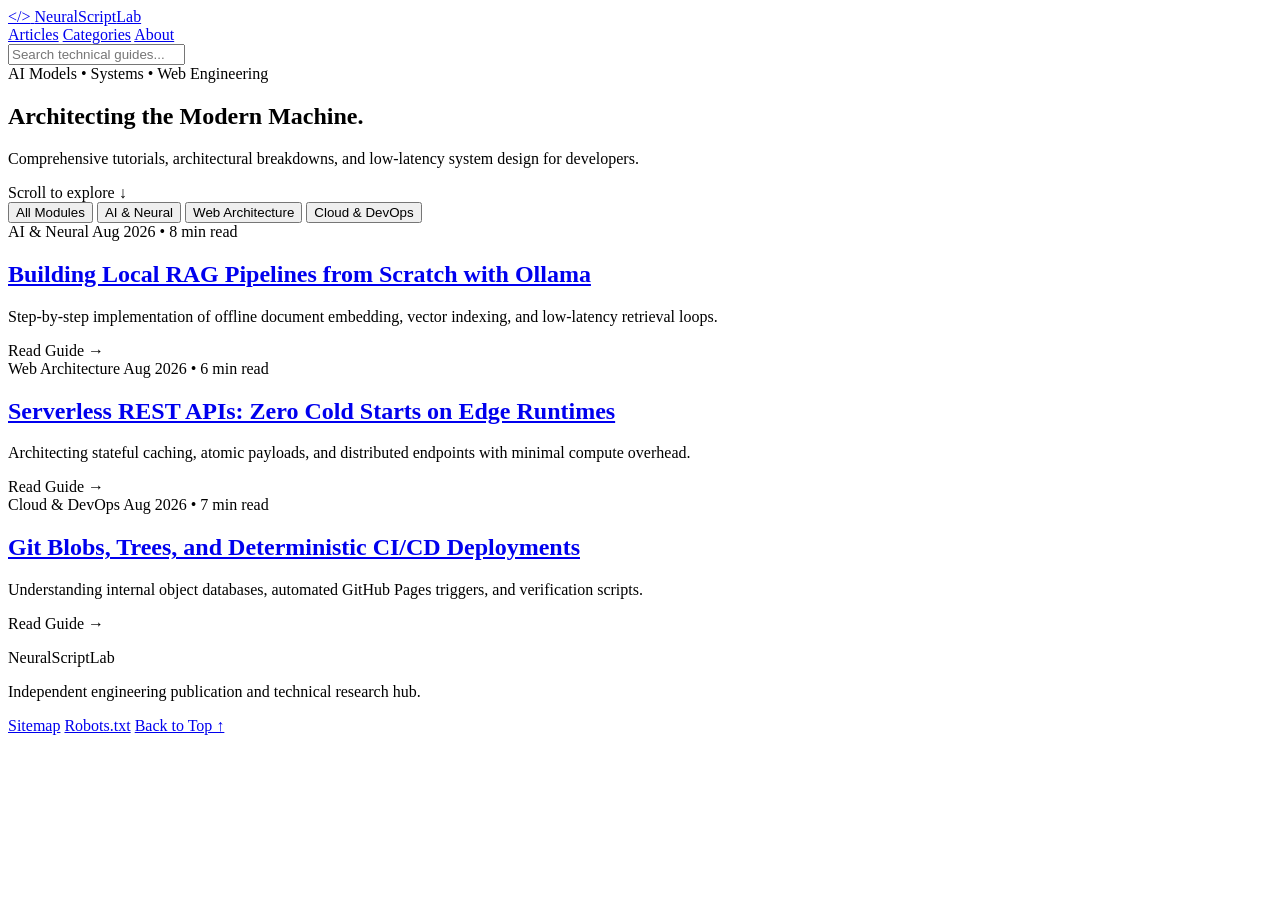
==== index.html @ 19261eb0 "Create index.html" ====
<!DOCTYPE html>
<html lang="en">
<head>
  <meta charset="UTF-8">
  <meta name="viewport" content="width=device-width, initial-scale=1.0">
  <title>NeuralScriptLab — Engineering, AI & Modern Web</title>
  <meta name="description" content="Technical deep-dives into Artificial Intelligence, local LLMs, full-stack systems, and serverless engineering.">
  <link rel="canonical" href="https://neuralscriptlab.github.io/">

  <!-- Open Graph / Twitter -->
  <meta property="og:type" content="website">
  <meta property="og:url" content="https://neuralscriptlab.github.io/">
  <meta property="og:title" content="NeuralScriptLab — Engineering, AI & Modern Web">
  <meta property="og:description" content="Deep dives into AI, local models, and production system design.">
  <meta property="og:image" content="https://neuralscriptlab.github.io/assets/images/og-card.png">
  <meta name="twitter:card" content="summary_large_image">

  <!-- Schema.org JSON-LD -->
  <script type="application/ld+json">
  {
    "@context": "https://schema.org",
    "@type": "WebSite",
    "name": "NeuralScriptLab",
    "url": "https://neuralscriptlab.github.io/",
    "potentialAction": {
      "@type": "SearchAction",
      "target": "https://neuralscriptlab.github.io/?q={search_term_string}",
      "query-input": "required name=search_term_string"
    }
  }
  </script>

  <link rel="stylesheet" href="style.css">
</head>
<body>

  <!-- Multi-Layer 3D Background Scene -->
  <div class="scene-container" aria-hidden="true">
    <div class="layer layer-bg" id="layerBg"></div>
    <div class="layer layer-mid" id="layerMid"></div>
    <div class="layer layer-fore" id="layerFore"></div>
    <div class="depth-overlay"></div>
  </div>

  <!-- Header Navigation -->
  <header class="site-header">
    <div class="nav-container">
      <a href="/" class="brand-logo">
        <span class="logo-symbol">&lt;/&gt;</span>
        <span class="logo-text">NeuralScript<span class="logo-highlight">Lab</span></span>
      </a>

      <nav class="nav-links">
        <a href="#articles" class="nav-item">Articles</a>
        <a href="#categories" class="nav-item">Categories</a>
        <a href="#about" class="nav-item">About</a>
      </nav>

      <div class="search-box">
        <input type="text" id="searchInput" placeholder="Search technical guides..." autocomplete="off">
      </div>
    </div>
  </header>

  <!-- Hero Section -->
  <main class="main-layout">
    <section class="hero-section">
      <div class="badge-pill">AI Models • Systems • Web Engineering</div>
      <h1 class="hero-title">Architecting the Modern Machine.</h1>
      <p class="hero-description">
        Comprehensive tutorials, architectural breakdowns, and low-latency system design for developers.
      </p>
      <div class="scroll-cue">
        <span>Scroll to explore</span>
        <span class="bounce-arrow">↓</span>
      </div>
    </section>

    <!-- Category Pills -->
    <section class="category-strip" id="categories">
      <button class="cat-pill active" data-filter="all">All Modules</button>
      <button class="cat-pill" data-filter="ai">AI & Neural</button>
      <button class="cat-pill" data-filter="web">Web Architecture</button>
      <button class="cat-pill" data-filter="cloud">Cloud & DevOps</button>
    </section>

    <!-- Articles Grid -->
    <section class="feed-grid" id="articles">
      <article class="article-card" data-category="ai">
        <div class="card-meta">
          <span class="card-tag">AI & Neural</span>
          <span class="card-date">Aug 2026 • 8 min read</span>
        </div>
        <h2 class="card-title"><a href="articles/building-local-rag-pipeline.html">Building Local RAG Pipelines from Scratch with Ollama</a></h2>
        <p class="card-summary">
          Step-by-step implementation of offline document embedding, vector indexing, and low-latency retrieval loops.
        </p>
        <div class="card-footer">
          <span class="read-more">Read Guide →</span>
        </div>
      </article>

      <article class="article-card" data-category="web">
        <div class="card-meta">
          <span class="card-tag">Web Architecture</span>
          <span class="card-date">Aug 2026 • 6 min read</span>
        </div>
        <h2 class="card-title"><a href="articles/high-throughput-serverless-apis.html">Serverless REST APIs: Zero Cold Starts on Edge Runtimes</a></h2>
        <p class="card-summary">
          Architecting stateful caching, atomic payloads, and distributed endpoints with minimal compute overhead.
        </p>
        <div class="card-footer">
          <span class="read-more">Read Guide →</span>
        </div>
      </article>

      <article class="article-card" data-category="cloud">
        <div class="card-meta">
          <span class="card-tag">Cloud & DevOps</span>
          <span class="card-date">Aug 2026 • 7 min read</span>
        </div>
        <h2 class="card-title"><a href="articles/git-internals-and-automated-actions.html">Git Blobs, Trees, and Deterministic CI/CD Deployments</a></h2>
        <p class="card-summary">
          Understanding internal object databases, automated GitHub Pages triggers, and verification scripts.
        </p>
        <div class="card-footer">
          <span class="read-more">Read Guide →</span>
        </div>
      </article>
    </section>
  </main>

  <!-- Footer -->
  <footer class="site-footer" id="about">
    <div class="footer-container">
      <div class="footer-left">
        <p class="footer-brand">NeuralScriptLab</p>
        <p class="footer-desc">Independent engineering publication and technical research hub.</p>
      </div>
      <div class="footer-links">
        <a href="sitemap.xml">Sitemap</a>
        <a href="robots.txt">Robots.txt</a>
        <a href="#top">Back to Top ↑</a>
      </div>
    </div>
  </footer>

  <script src="script.js"></script>
</body>
</html>
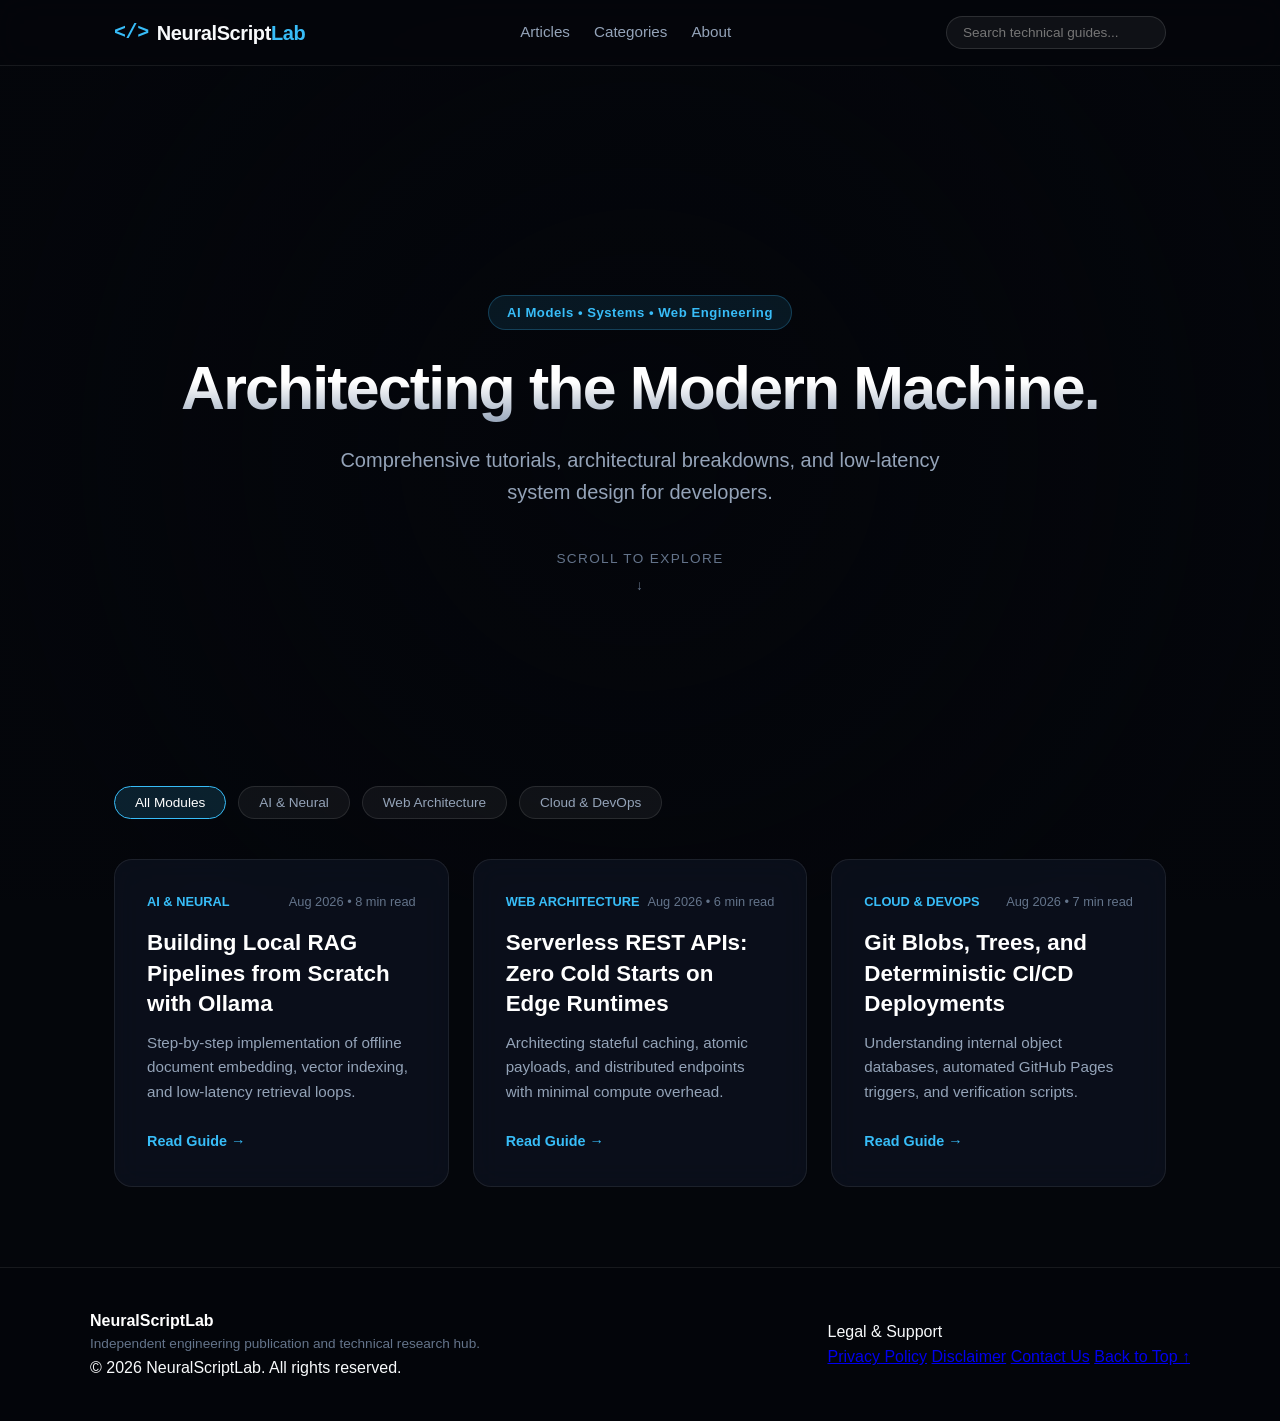
==== commit 5bc04127: "Update index.html" ====
--- a/index.html
+++ b/index.html
@@ -32,7 +32,7 @@
 
   <link rel="stylesheet" href="style.css">
 </head>
-<body>
+<body id="top">
 
   <!-- Multi-Layer 3D Background Scene -->
   <div class="scene-container" aria-hidden="true">
@@ -53,7 +53,7 @@
       <nav class="nav-links">
         <a href="#articles" class="nav-item">Articles</a>
         <a href="#categories" class="nav-item">Categories</a>
-        <a href="#about" class="nav-item">About</a>
+        <a href="about.html" class="nav-item">About</a>
       </nav>
 
       <div class="search-box">
@@ -130,17 +130,24 @@
     </section>
   </main>
 
-  <!-- Footer -->
-  <footer class="site-footer" id="about">
+  <!-- Site Footer -->
+  <footer class="site-footer">
     <div class="footer-container">
       <div class="footer-left">
         <p class="footer-brand">NeuralScriptLab</p>
         <p class="footer-desc">Independent engineering publication and technical research hub.</p>
+        <p class="footer-copy">© 2026 NeuralScriptLab. All rights reserved.</p>
       </div>
-      <div class="footer-links">
-        <a href="sitemap.xml">Sitemap</a>
-        <a href="robots.txt">Robots.txt</a>
-        <a href="#top">Back to Top ↑</a>
+
+      <!-- Vertical Legal & Support Column -->
+      <div class="footer-right">
+        <p class="footer-col-title">Legal & Support</p>
+        <nav class="footer-vertical-links">
+          <a href="privacy-policy.html">Privacy Policy</a>
+          <a href="disclaimer.html">Disclaimer</a>
+          <a href="contact.html">Contact Us</a>
+          <a href="#top" class="back-top">Back to Top ↑</a>
+        </nav>
       </div>
     </div>
   </footer>
--- a/style.css
+++ b/style.css
@@ -0,0 +1,419 @@
+/* ==========================================================
+   NEURALSCRIPTLAB - CORE STYLESHEET (style.css)
+   ========================================================== */
+
+* {
+  margin: 0;
+  padding: 0;
+  box-sizing: border-box;
+}
+
+:root {
+  --bg-dark: #04060b;
+  --panel-bg: rgba(13, 19, 33, 0.72);
+  --border-glow: rgba(56, 189, 248, 0.25);
+  --border-subtle: rgba(255, 255, 255, 0.08);
+  --text-primary: #f8fafc;
+  --text-secondary: #94a3b8;
+  --text-muted: #64748b;
+  --accent-cyan: #38bdf8;
+  --accent-blue: #0284c7;
+}
+
+html {
+  scroll-behavior: smooth;
+}
+
+body {
+  background-color: var(--bg-dark);
+  color: var(--text-primary);
+  font-family: -apple-system, BlinkMacSystemFont, "Segoe UI", Roboto, "Helvetica Neue", Arial, sans-serif;
+  overflow-x: hidden;
+  line-height: 1.6;
+}
+
+/* ==========================================================
+   3D MULTI-LAYER SCENE VIEWPORT
+   ========================================================== */
+
+.scene-container {
+  position: fixed;
+  top: 0;
+  left: 0;
+  width: 100vw;
+  height: 100vh;
+  z-index: -1;
+  perspective: 1200px;
+  overflow: hidden;
+  pointer-events: none;
+}
+
+.layer {
+  position: absolute;
+  top: -10%;
+  left: -10%;
+  width: 120%;
+  height: 120%;
+  background-position: center;
+  background-repeat: no-repeat;
+  background-size: cover;
+  will-change: transform, opacity;
+}
+
+/* Layer 1: Background (Deep Stars/Abstract Grid) */
+.layer-bg {
+  background-image: url('https://images.unsplash.com/photo-1506703719100-a0f3a48c0f86?q=80&w=1920&auto=format&fit=crop');
+  opacity: 0.65;
+}
+
+/* Layer 2: Midground (Core Floating Artwork/Network) */
+.layer-mid {
+  background-image: url('https://images.unsplash.com/photo-1618005182384-a83a8bd57fbe?q=80&w=1920&auto=format&fit=crop');
+  mix-blend-mode: screen;
+  opacity: 0.8;
+}
+
+/* Layer 3: Foreground (Bokeh / Floating Tech Dust) */
+.layer-fore {
+  background-image: url('https://images.unsplash.com/photo-1534447677768-be436bb09401?q=80&w=1920&auto=format&fit=crop');
+  mix-blend-mode: screen;
+  opacity: 0.35;
+}
+
+.depth-overlay {
+  position: absolute;
+  top: 0;
+  left: 0;
+  width: 100%;
+  height: 100%;
+  background: radial-gradient(circle at 50% 50%, rgba(4, 6, 11, 0.25) 0%, rgba(4, 6, 11, 0.95) 85%);
+}
+
+/* ==========================================================
+   NAVIGATION
+   ========================================================== */
+
+.site-header {
+  position: sticky;
+  top: 0;
+  z-index: 100;
+  backdrop-filter: blur(14px);
+  -webkit-backdrop-filter: blur(14px);
+  background: rgba(4, 6, 11, 0.75);
+  border-bottom: 1px solid var(--border-subtle);
+}
+
+.nav-container {
+  max-width: 1100px;
+  margin: 0 auto;
+  padding: 16px 24px;
+  display: flex;
+  align-items: center;
+  justify-content: space-between;
+  gap: 20px;
+}
+
+.brand-logo {
+  display: flex;
+  align-items: center;
+  gap: 8px;
+  text-decoration: none;
+  color: var(--text-primary);
+  font-weight: 800;
+  font-size: 1.25rem;
+  letter-spacing: -0.02em;
+}
+
+.logo-symbol {
+  color: var(--accent-cyan);
+  font-family: monospace;
+}
+
+.logo-highlight {
+  color: var(--accent-cyan);
+}
+
+.nav-links {
+  display: flex;
+  gap: 24px;
+}
+
+.nav-item {
+  color: var(--text-secondary);
+  text-decoration: none;
+  font-size: 0.95rem;
+  font-weight: 500;
+  transition: color 0.2s ease;
+}
+
+.nav-item:hover {
+  color: var(--accent-cyan);
+}
+
+.search-box input {
+  background: rgba(255, 255, 255, 0.05);
+  border: 1px solid rgba(255, 255, 255, 0.12);
+  padding: 8px 16px;
+  border-radius: 9999px;
+  color: #ffffff;
+  font-size: 0.85rem;
+  outline: none;
+  width: 220px;
+  transition: all 0.2s ease;
+}
+
+.search-box input:focus {
+  border-color: var(--accent-cyan);
+  background: rgba(255, 255, 255, 0.08);
+  width: 260px;
+}
+
+/* ==========================================================
+   HERO SECTION
+   ========================================================== */
+
+.main-layout {
+  max-width: 1100px;
+  margin: 0 auto;
+  padding: 0 24px 80px;
+  position: relative;
+  z-index: 1;
+}
+
+.hero-section {
+  min-height: 80vh;
+  display: flex;
+  flex-direction: column;
+  justify-content: center;
+  align-items: center;
+  text-align: center;
+  padding-top: 40px;
+}
+
+.badge-pill {
+  background: rgba(56, 189, 248, 0.1);
+  color: var(--accent-cyan);
+  border: 1px solid var(--border-glow);
+  padding: 6px 18px;
+  border-radius: 9999px;
+  font-size: 0.82rem;
+  font-weight: 600;
+  letter-spacing: 0.04em;
+  margin-bottom: 24px;
+}
+
+.hero-title {
+  font-size: 3.8rem;
+  font-weight: 800;
+  letter-spacing: -0.03em;
+  line-height: 1.15;
+  margin-bottom: 20px;
+  background: linear-gradient(180deg, #ffffff 40%, #94a3b8 100%);
+  -webkit-background-clip: text;
+  -webkit-text-fill-color: transparent;
+}
+
+.hero-description {
+  color: var(--text-secondary);
+  font-size: 1.25rem;
+  max-width: 620px;
+  margin-bottom: 40px;
+}
+
+.scroll-cue {
+  display: flex;
+  flex-direction: column;
+  align-items: center;
+  gap: 6px;
+  color: var(--text-muted);
+  font-size: 0.85rem;
+  text-transform: uppercase;
+  letter-spacing: 0.1em;
+}
+
+.bounce-arrow {
+  animation: bounce 2s infinite;
+}
+
+@keyframes bounce {
+  0%, 20%, 50%, 80%, 100% { transform: translateY(0); }
+  40% { transform: translateY(-6px); }
+  60% { transform: translateY(-3px); }
+}
+
+/* ==========================================================
+   CATEGORY STRIP
+   ========================================================== */
+
+.category-strip {
+  display: flex;
+  gap: 12px;
+  margin-bottom: 40px;
+  flex-wrap: wrap;
+}
+
+.cat-pill {
+  background: rgba(255, 255, 255, 0.05);
+  border: 1px solid rgba(255, 255, 255, 0.1);
+  color: var(--text-secondary);
+  padding: 8px 20px;
+  border-radius: 9999px;
+  font-size: 0.85rem;
+  cursor: pointer;
+  transition: all 0.2s ease;
+}
+
+.cat-pill.active,
+.cat-pill:hover {
+  background: rgba(56, 189, 248, 0.15);
+  border-color: var(--accent-cyan);
+  color: #ffffff;
+}
+
+/* ==========================================================
+   ARTICLES FEED (GLASSMORPHIC CARDS)
+   ========================================================== */
+
+.feed-grid {
+  display: grid;
+  grid-template-columns: repeat(auto-fit, minmax(320px, 1fr));
+  gap: 24px;
+}
+
+.article-card {
+  background: var(--panel-bg);
+  border: 1px solid var(--border-subtle);
+  border-radius: 18px;
+  padding: 32px;
+  display: flex;
+  flex-direction: column;
+  backdrop-filter: blur(14px);
+  -webkit-backdrop-filter: blur(14px);
+  transition: transform 0.2s ease, border-color 0.2s ease, box-shadow 0.2s ease;
+}
+
+.article-card:hover {
+  transform: translateY(-4px);
+  border-color: var(--border-glow);
+  box-shadow: 0 16px 32px rgba(0, 0, 0, 0.4);
+}
+
+.card-meta {
+  display: flex;
+  justify-content: space-between;
+  align-items: center;
+  margin-bottom: 16px;
+  font-size: 0.8rem;
+}
+
+.card-tag {
+  color: var(--accent-cyan);
+  font-weight: 600;
+  text-transform: uppercase;
+}
+
+.card-date {
+  color: var(--text-muted);
+}
+
+.card-title a {
+  color: #ffffff;
+  text-decoration: none;
+  font-size: 1.4rem;
+  line-height: 1.35;
+  font-weight: 700;
+  display: inline-block;
+  margin-bottom: 12px;
+  transition: color 0.2s ease;
+}
+
+.card-title a:hover {
+  color: var(--accent-cyan);
+}
+
+.card-summary {
+  color: var(--text-secondary);
+  font-size: 0.95rem;
+  margin-bottom: 24px;
+  flex-grow: 1;
+}
+
+.card-footer {
+  margin-top: auto;
+}
+
+.read-more {
+  color: var(--accent-cyan);
+  font-weight: 600;
+  font-size: 0.9rem;
+}
+
+/* ==========================================================
+   FOOTER
+   ========================================================== */
+
+.site-footer {
+  border-top: 1px solid var(--border-subtle);
+  background: rgba(4, 6, 11, 0.9);
+  padding: 40px 24px;
+  position: relative;
+  z-index: 1;
+}
+
+.footer-container {
+  max-width: 1100px;
+  margin: 0 auto;
+  display: flex;
+  justify-content: space-between;
+  align-items: center;
+  flex-wrap: wrap;
+  gap: 20px;
+}
+
+.footer-brand {
+  font-weight: 700;
+  color: #ffffff;
+}
+
+.footer-desc {
+  color: var(--text-muted);
+  font-size: 0.85rem;
+}
+
+.footer-links {
+  display: flex;
+  gap: 20px;
+}
+
+.footer-links a {
+  color: var(--text-secondary);
+  text-decoration: none;
+  font-size: 0.85rem;
+  transition: color 0.2s ease;
+}
+
+.footer-links a:hover {
+  color: var(--accent-cyan);
+}
+
+/* ==========================================================
+   RESPONSIVENESS (MOBILE & TABLETS)
+   ========================================================== */
+
+@media (max-width: 768px) {
+  .hero-title {
+    font-size: 2.5rem;
+  }
+  
+  .nav-links {
+    display: none;
+  }
+  
+  .search-box input {
+    width: 100%;
+  }
+
+  .feed-grid {
+    grid-template-columns: 1fr;
+  }
+}
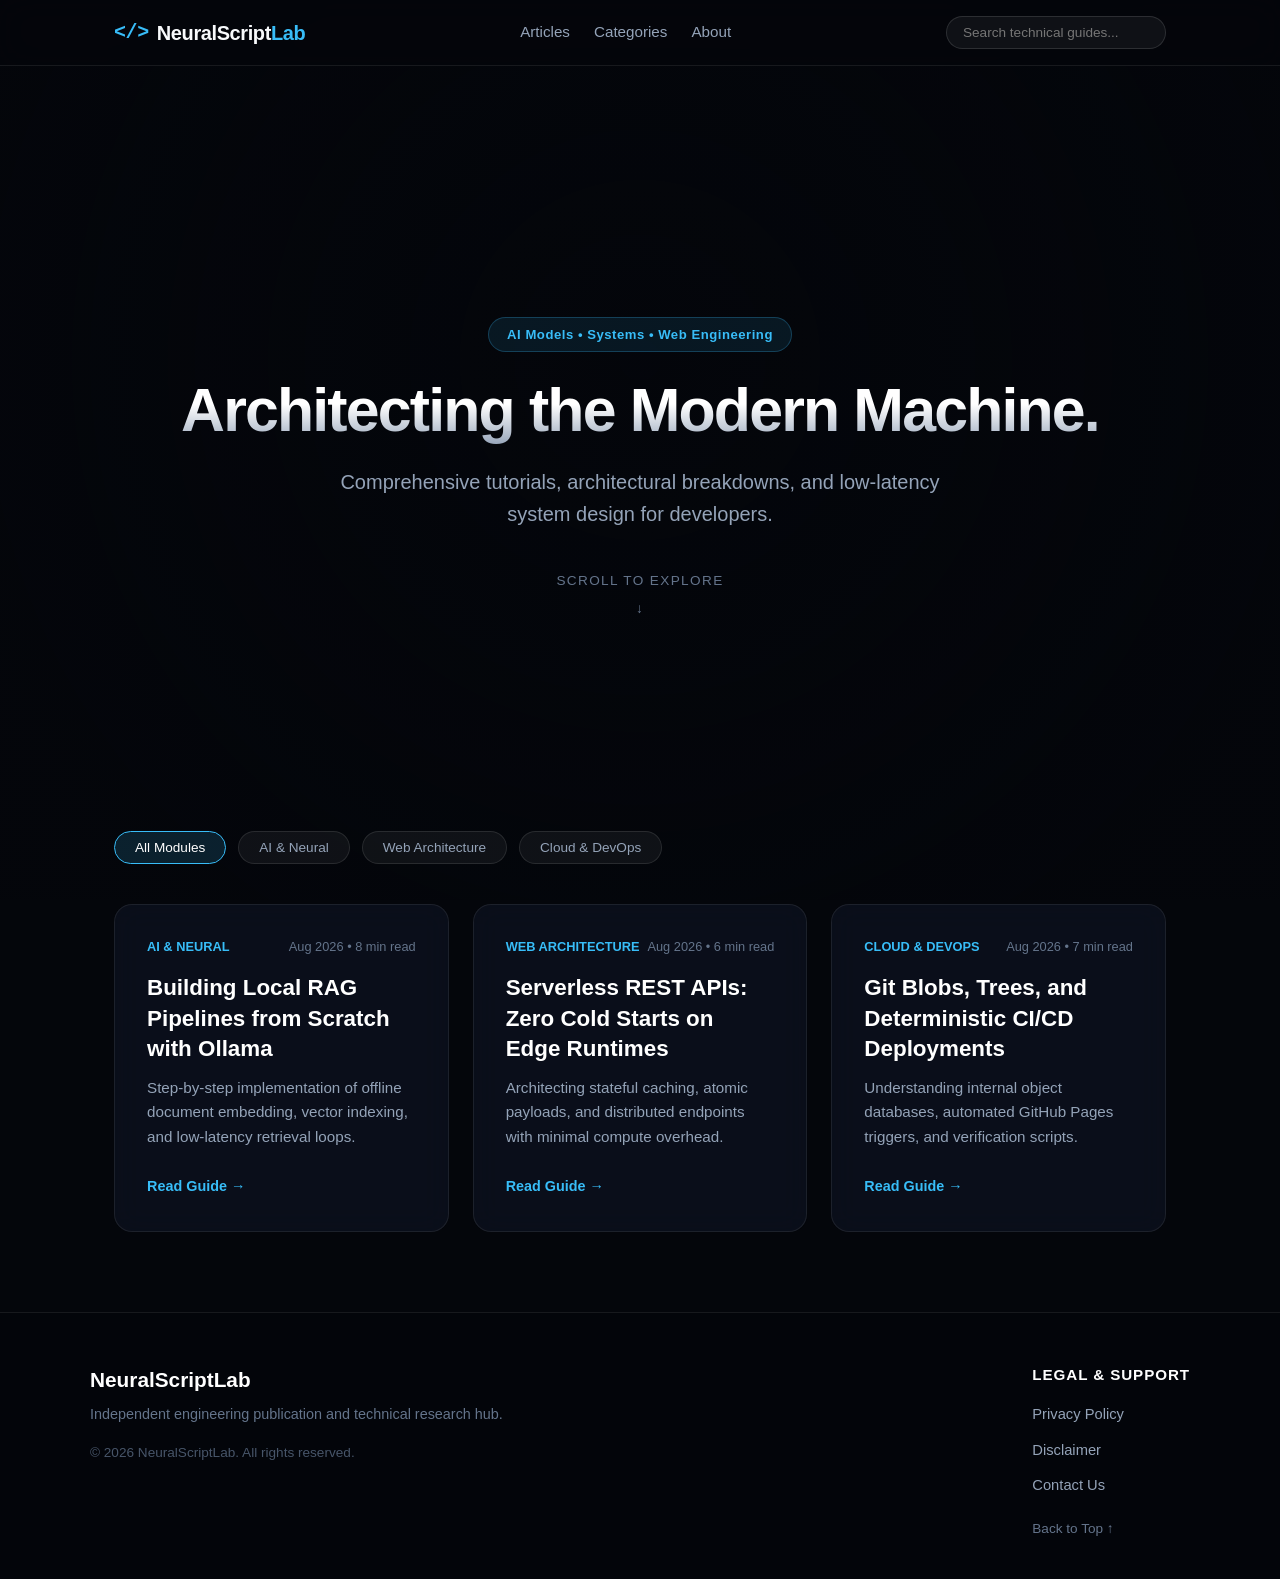
==== commit 60163103: "Update index.html" ====
--- a/index.html
+++ b/index.html
@@ -7,15 +7,13 @@
   <meta name="description" content="Technical deep-dives into Artificial Intelligence, local LLMs, full-stack systems, and serverless engineering.">
   <link rel="canonical" href="https://neuralscriptlab.github.io/">
 
-  <!-- Open Graph / Twitter -->
   <meta property="og:type" content="website">
   <meta property="og:url" content="https://neuralscriptlab.github.io/">
   <meta property="og:title" content="NeuralScriptLab — Engineering, AI & Modern Web">
   <meta property="og:description" content="Deep dives into AI, local models, and production system design.">
-  <meta property="og:image" content="https://neuralscriptlab.github.io/assets/images/og-card.png">
+  <meta property="og:image" content="https://i.ibb.co/mrdgyKr2/file-000000002944821180a5962eb6aea0ef.png">
   <meta name="twitter:card" content="summary_large_image">
 
-  <!-- Schema.org JSON-LD -->
   <script type="application/ld+json">
   {
     "@context": "https://schema.org",
@@ -34,7 +32,6 @@
 </head>
 <body id="top">
 
-  <!-- Multi-Layer 3D Background Scene -->
   <div class="scene-container" aria-hidden="true">
     <div class="layer layer-bg" id="layerBg"></div>
     <div class="layer layer-mid" id="layerMid"></div>
@@ -42,7 +39,6 @@
     <div class="depth-overlay"></div>
   </div>
 
-  <!-- Header Navigation -->
   <header class="site-header">
     <div class="nav-container">
       <a href="/" class="brand-logo">
@@ -62,7 +58,6 @@
     </div>
   </header>
 
-  <!-- Hero Section -->
   <main class="main-layout">
     <section class="hero-section">
       <div class="badge-pill">AI Models • Systems • Web Engineering</div>
@@ -76,7 +71,6 @@
       </div>
     </section>
 
-    <!-- Category Pills -->
     <section class="category-strip" id="categories">
       <button class="cat-pill active" data-filter="all">All Modules</button>
       <button class="cat-pill" data-filter="ai">AI & Neural</button>
@@ -84,7 +78,6 @@
       <button class="cat-pill" data-filter="cloud">Cloud & DevOps</button>
     </section>
 
-    <!-- Articles Grid -->
     <section class="feed-grid" id="articles">
       <article class="article-card" data-category="ai">
         <div class="card-meta">
@@ -130,7 +123,6 @@
     </section>
   </main>
 
-  <!-- Site Footer -->
   <footer class="site-footer">
     <div class="footer-container">
       <div class="footer-left">
@@ -139,7 +131,6 @@
         <p class="footer-copy">© 2026 NeuralScriptLab. All rights reserved.</p>
       </div>
 
-      <!-- Vertical Legal & Support Column -->
       <div class="footer-right">
         <p class="footer-col-title">Legal & Support</p>
         <nav class="footer-vertical-links">
--- a/style.css
+++ b/style.css
@@ -1,5 +1,5 @@
 /* ==========================================================
-   NEURALSCRIPTLAB - CORE STYLESHEET (style.css)
+   NEURALSCRIPTLAB - COMPLETE CORE STYLESHEET (style.css)
    ========================================================== */
 
 * {
@@ -60,24 +60,25 @@
   will-change: transform, opacity;
 }
 
-/* Layer 1: Background (Deep Stars/Abstract Grid) */
+/* Layer 1: Background Stars/Grid */
 .layer-bg {
   background-image: url('https://images.unsplash.com/photo-1506703719100-a0f3a48c0f86?q=80&w=1920&auto=format&fit=crop');
-  opacity: 0.65;
-}
-
-/* Layer 2: Midground (Core Floating Artwork/Network) */
+  opacity: 0.55;
+}
+
+/* Layer 2: Midground (Aapki Nayi Uploaded AI & Coding Image) */
 .layer-mid {
-  background-image: url('https://images.unsplash.com/photo-1618005182384-a83a8bd57fbe?q=80&w=1920&auto=format&fit=crop');
-  mix-blend-mode: screen;
-  opacity: 0.8;
-}
-
-/* Layer 3: Foreground (Bokeh / Floating Tech Dust) */
+  background-image: url('https://i.ibb.co/mrdgyKr2/file-000000002944821180a5962eb6aea0ef.png');
+  background-size: contain;
+  background-position: center 35%;
+  opacity: 0.85;
+}
+
+/* Layer 3: Foreground (Ambient Dust Particles) */
 .layer-fore {
   background-image: url('https://images.unsplash.com/photo-1534447677768-be436bb09401?q=80&w=1920&auto=format&fit=crop');
   mix-blend-mode: screen;
-  opacity: 0.35;
+  opacity: 0.3;
 }
 
 .depth-overlay {
@@ -86,7 +87,7 @@
   left: 0;
   width: 100%;
   height: 100%;
-  background: radial-gradient(circle at 50% 50%, rgba(4, 6, 11, 0.25) 0%, rgba(4, 6, 11, 0.95) 85%);
+  background: radial-gradient(circle at 50% 40%, rgba(4, 6, 11, 0.35) 0%, rgba(4, 6, 11, 0.96) 85%);
 }
 
 /* ==========================================================
@@ -181,7 +182,7 @@
 }
 
 .hero-section {
-  min-height: 80vh;
+  min-height: 85vh;
   display: flex;
   flex-direction: column;
   justify-content: center;
@@ -349,13 +350,13 @@
 }
 
 /* ==========================================================
-   FOOTER
+   FOOTER (STRICT VERTICAL STACKING)
    ========================================================== */
 
 .site-footer {
   border-top: 1px solid var(--border-subtle);
-  background: rgba(4, 6, 11, 0.9);
-  padding: 40px 24px;
+  background: rgba(4, 6, 11, 0.96);
+  padding: 50px 24px 40px;
   position: relative;
   z-index: 1;
 }
@@ -365,35 +366,77 @@
   margin: 0 auto;
   display: flex;
   justify-content: space-between;
-  align-items: center;
-  flex-wrap: wrap;
-  gap: 20px;
+  align-items: flex-start;
+  gap: 40px;
+}
+
+.footer-left {
+  max-width: 450px;
 }
 
 .footer-brand {
-  font-weight: 700;
-  color: #ffffff;
+  font-weight: 800;
+  font-size: 1.3rem;
+  color: #ffffff;
+  margin-bottom: 8px;
 }
 
 .footer-desc {
   color: var(--text-muted);
+  font-size: 0.9rem;
+  line-height: 1.5;
+  margin-bottom: 16px;
+}
+
+.footer-copy {
+  color: #475569;
   font-size: 0.85rem;
 }
 
-.footer-links {
-  display: flex;
-  gap: 20px;
-}
-
-.footer-links a {
+.footer-right {
+  display: flex;
+  flex-direction: column;
+  align-items: flex-start;
+}
+
+.footer-col-title {
+  color: #ffffff;
+  font-weight: 700;
+  font-size: 0.95rem;
+  text-transform: uppercase;
+  letter-spacing: 0.06em;
+  margin-bottom: 16px;
+}
+
+.footer-vertical-links {
+  display: flex !important;
+  flex-direction: column !important;
+  align-items: flex-start !important;
+  gap: 12px !important;
+}
+
+.footer-vertical-links a {
+  display: block !important;
   color: var(--text-secondary);
   text-decoration: none;
+  font-size: 0.92rem;
+  transition: color 0.2s ease, transform 0.2s ease;
+  width: auto;
+}
+
+.footer-vertical-links a:hover {
+  color: var(--accent-cyan);
+  transform: translateX(4px);
+}
+
+.footer-vertical-links .back-top {
+  color: var(--text-muted);
+  margin-top: 8px;
   font-size: 0.85rem;
-  transition: color 0.2s ease;
-}
-
-.footer-links a:hover {
-  color: var(--accent-cyan);
+}
+
+.footer-vertical-links .back-top:hover {
+  color: #ffffff;
 }
 
 /* ==========================================================
@@ -402,7 +445,7 @@
 
 @media (max-width: 768px) {
   .hero-title {
-    font-size: 2.5rem;
+    font-size: 2.4rem;
   }
   
   .nav-links {
@@ -416,4 +459,10 @@
   .feed-grid {
     grid-template-columns: 1fr;
   }
-}
+
+  .footer-container {
+    flex-direction: column;
+    gap: 32px;
+  }
+}
+
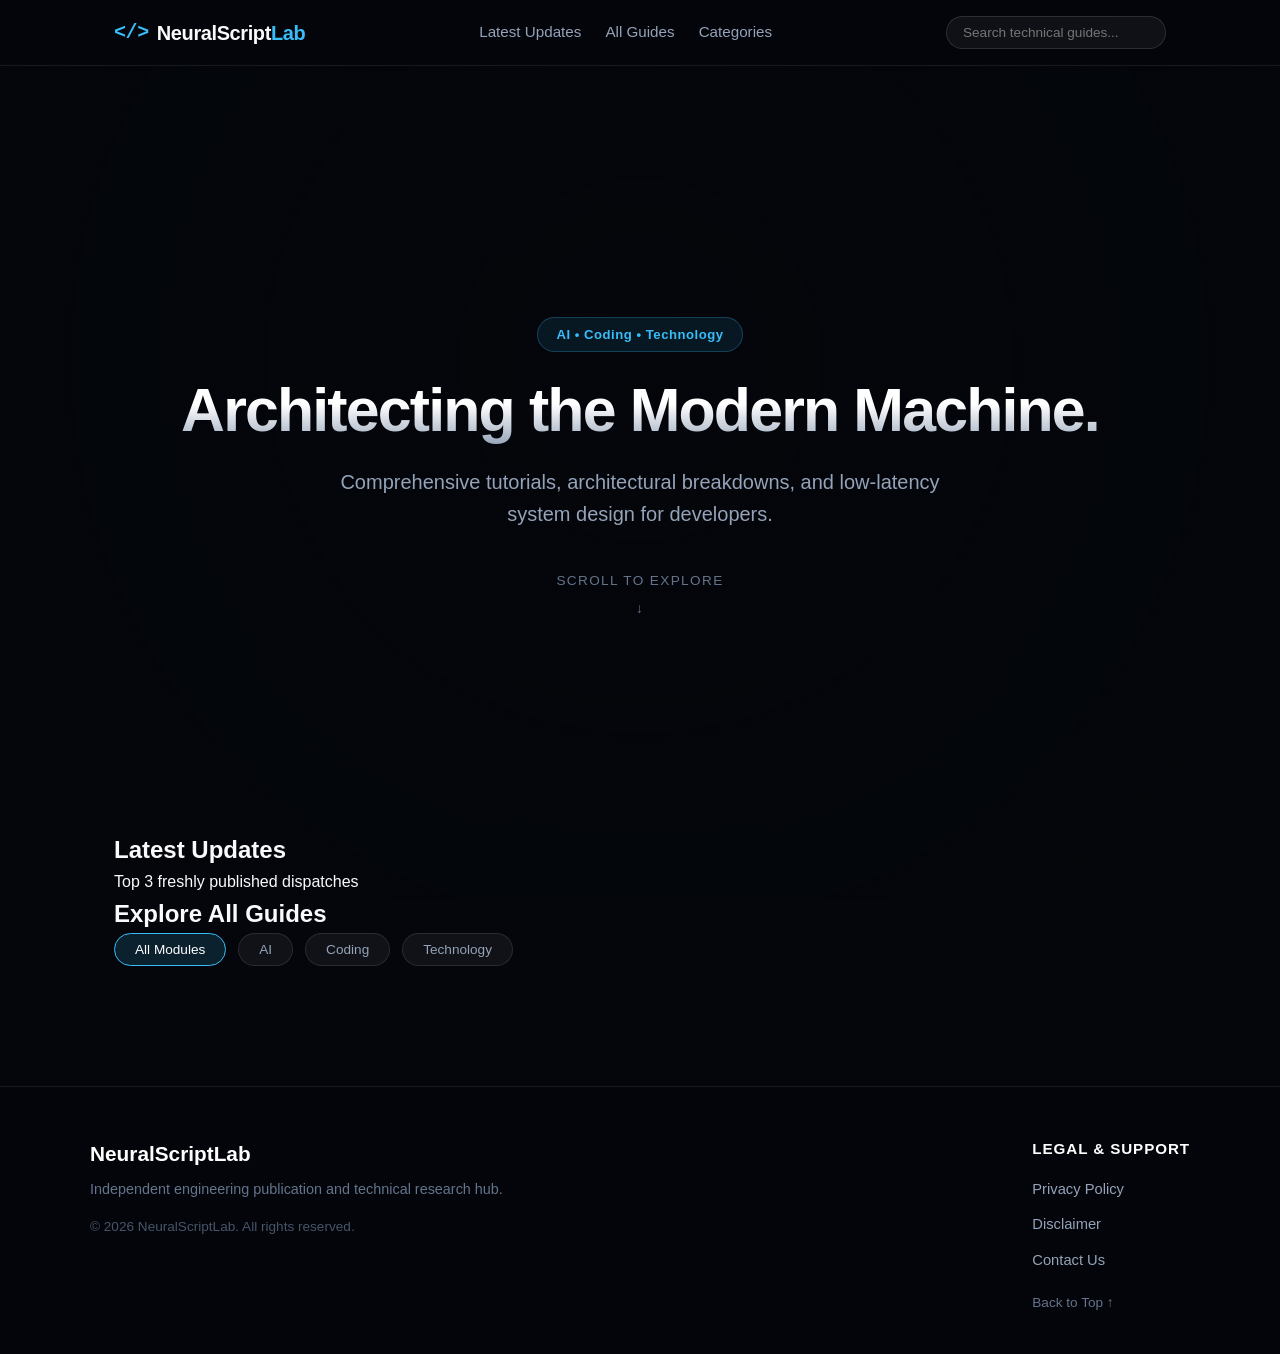
==== commit b48b5241: "Update index.html" ====
--- a/index.html
+++ b/index.html
@@ -7,6 +7,7 @@
   <meta name="description" content="Technical deep-dives into Artificial Intelligence, local LLMs, full-stack systems, and serverless engineering.">
   <link rel="canonical" href="https://neuralscriptlab.github.io/">
 
+  <!-- Open Graph / Twitter -->
   <meta property="og:type" content="website">
   <meta property="og:url" content="https://neuralscriptlab.github.io/">
   <meta property="og:title" content="NeuralScriptLab — Engineering, AI & Modern Web">
@@ -14,6 +15,7 @@
   <meta property="og:image" content="https://i.ibb.co/mrdgyKr2/file-000000002944821180a5962eb6aea0ef.png">
   <meta name="twitter:card" content="summary_large_image">
 
+  <!-- Schema.org JSON-LD -->
   <script type="application/ld+json">
   {
     "@context": "https://schema.org",
@@ -32,6 +34,7 @@
 </head>
 <body id="top">
 
+  <!-- Multi-Layer 3D Background Scene -->
   <div class="scene-container" aria-hidden="true">
     <div class="layer layer-bg" id="layerBg"></div>
     <div class="layer layer-mid" id="layerMid"></div>
@@ -39,6 +42,7 @@
     <div class="depth-overlay"></div>
   </div>
 
+  <!-- Header Navigation -->
   <header class="site-header">
     <div class="nav-container">
       <a href="/" class="brand-logo">
@@ -47,9 +51,9 @@
       </a>
 
       <nav class="nav-links">
-        <a href="#articles" class="nav-item">Articles</a>
+        <a href="#latest" class="nav-item">Latest Updates</a>
+        <a href="#all-articles" class="nav-item">All Guides</a>
         <a href="#categories" class="nav-item">Categories</a>
-        <a href="about.html" class="nav-item">About</a>
       </nav>
 
       <div class="search-box">
@@ -58,9 +62,10 @@
     </div>
   </header>
 
+  <!-- Hero Section -->
   <main class="main-layout">
     <section class="hero-section">
-      <div class="badge-pill">AI Models • Systems • Web Engineering</div>
+      <div class="badge-pill">AI • Coding • Technology</div>
       <h1 class="hero-title">Architecting the Modern Machine.</h1>
       <p class="hero-description">
         Comprehensive tutorials, architectural breakdowns, and low-latency system design for developers.
@@ -71,58 +76,41 @@
       </div>
     </section>
 
-    <section class="category-strip" id="categories">
-      <button class="cat-pill active" data-filter="all">All Modules</button>
-      <button class="cat-pill" data-filter="ai">AI & Neural</button>
-      <button class="cat-pill" data-filter="web">Web Architecture</button>
-      <button class="cat-pill" data-filter="cloud">Cloud & DevOps</button>
+    <!-- 1. LATEST UPDATES (SHOWS EXACTLY TOP 3 NEWEST ARTICLES) -->
+    <section class="section-block" id="latest">
+      <div class="section-header-row">
+        <div class="section-title-wrap">
+          <span class="live-dot"></span>
+          <h2 class="section-heading">Latest Updates</h2>
+        </div>
+        <span class="section-sub">Top 3 freshly published dispatches</span>
+      </div>
+      <div class="feed-grid" id="latestFeedContainer">
+        <!-- Rendered Dynamically via script.js (Limit 3) -->
+      </div>
     </section>
 
-    <section class="feed-grid" id="articles">
-      <article class="article-card" data-category="ai">
-        <div class="card-meta">
-          <span class="card-tag">AI & Neural</span>
-          <span class="card-date">Aug 2026 • 8 min read</span>
-        </div>
-        <h2 class="card-title"><a href="articles/building-local-rag-pipeline.html">Building Local RAG Pipelines from Scratch with Ollama</a></h2>
-        <p class="card-summary">
-          Step-by-step implementation of offline document embedding, vector indexing, and low-latency retrieval loops.
-        </p>
-        <div class="card-footer">
-          <span class="read-more">Read Guide →</span>
-        </div>
-      </article>
+    <!-- 2. CATEGORY FILTER STRIP -->
+    <section class="section-block" id="all-articles">
+      <div class="section-header-row">
+        <h2 class="section-heading">Explore All Guides</h2>
+      </div>
 
-      <article class="article-card" data-category="web">
-        <div class="card-meta">
-          <span class="card-tag">Web Architecture</span>
-          <span class="card-date">Aug 2026 • 6 min read</span>
-        </div>
-        <h2 class="card-title"><a href="articles/high-throughput-serverless-apis.html">Serverless REST APIs: Zero Cold Starts on Edge Runtimes</a></h2>
-        <p class="card-summary">
-          Architecting stateful caching, atomic payloads, and distributed endpoints with minimal compute overhead.
-        </p>
-        <div class="card-footer">
-          <span class="read-more">Read Guide →</span>
-        </div>
-      </article>
+      <div class="category-strip" id="categories">
+        <button class="cat-pill active" data-filter="all">All Modules</button>
+        <button class="cat-pill" data-filter="ai">AI</button>
+        <button class="cat-pill" data-filter="coding">Coding</button>
+        <button class="cat-pill" data-filter="tech">Technology</button>
+      </div>
 
-      <article class="article-card" data-category="cloud">
-        <div class="card-meta">
-          <span class="card-tag">Cloud & DevOps</span>
-          <span class="card-date">Aug 2026 • 7 min read</span>
-        </div>
-        <h2 class="card-title"><a href="articles/git-internals-and-automated-actions.html">Git Blobs, Trees, and Deterministic CI/CD Deployments</a></h2>
-        <p class="card-summary">
-          Understanding internal object databases, automated GitHub Pages triggers, and verification scripts.
-        </p>
-        <div class="card-footer">
-          <span class="read-more">Read Guide →</span>
-        </div>
-      </article>
+      <!-- MAIN ARTICLES FEED -->
+      <div class="feed-grid" id="mainFeedContainer">
+        <!-- Rendered Dynamically via script.js -->
+      </div>
     </section>
   </main>
 
+  <!-- Site Footer -->
   <footer class="site-footer">
     <div class="footer-container">
       <div class="footer-left">
@@ -131,6 +119,7 @@
         <p class="footer-copy">© 2026 NeuralScriptLab. All rights reserved.</p>
       </div>
 
+      <!-- Vertical Legal & Support Column -->
       <div class="footer-right">
         <p class="footer-col-title">Legal & Support</p>
         <nav class="footer-vertical-links">
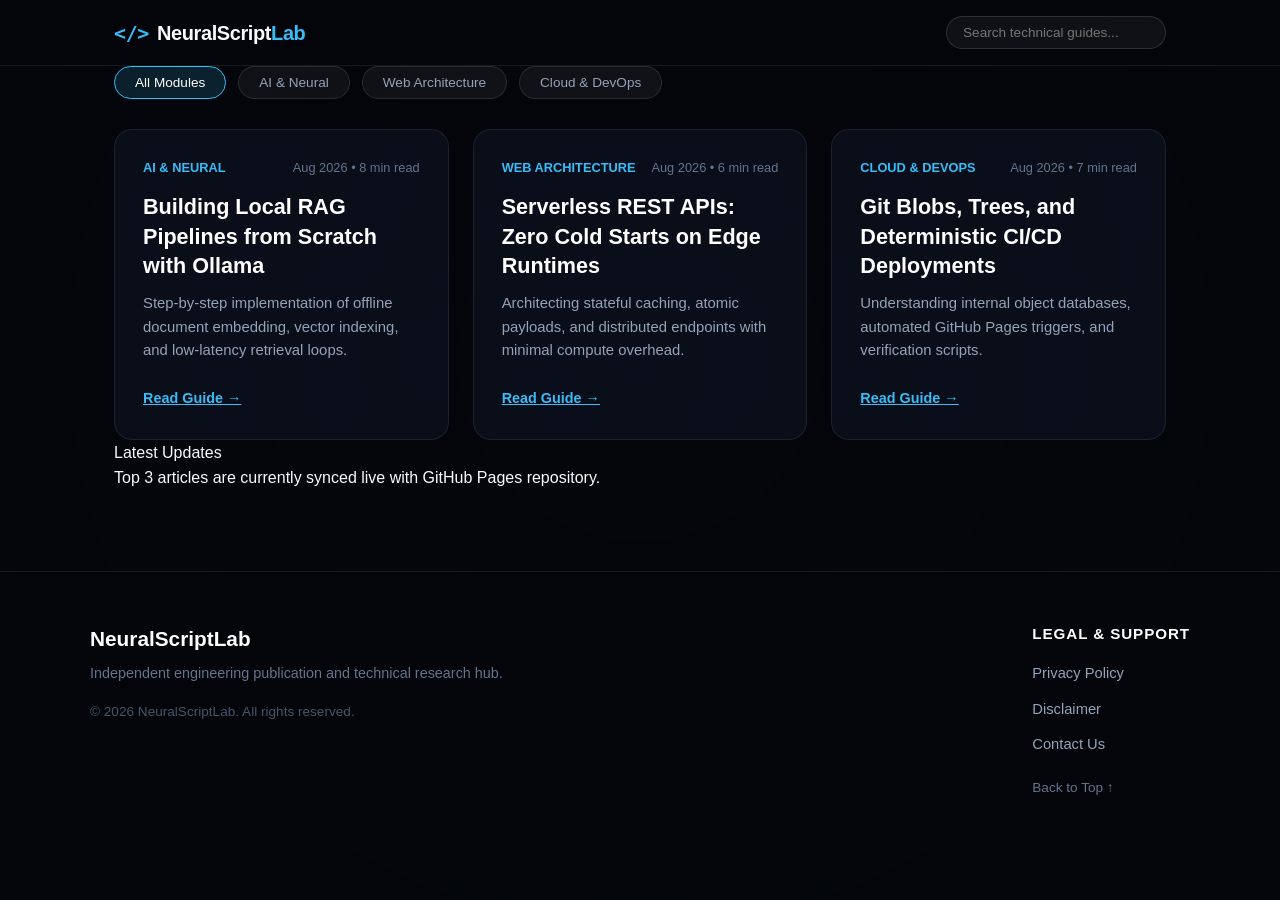
==== commit baf4ae8f: "Update index.html" ====
--- a/index.html
+++ b/index.html
@@ -7,7 +7,6 @@
   <meta name="description" content="Technical deep-dives into Artificial Intelligence, local LLMs, full-stack systems, and serverless engineering.">
   <link rel="canonical" href="https://neuralscriptlab.github.io/">
 
-  <!-- Open Graph / Twitter -->
   <meta property="og:type" content="website">
   <meta property="og:url" content="https://neuralscriptlab.github.io/">
   <meta property="og:title" content="NeuralScriptLab — Engineering, AI & Modern Web">
@@ -15,26 +14,11 @@
   <meta property="og:image" content="https://i.ibb.co/mrdgyKr2/file-000000002944821180a5962eb6aea0ef.png">
   <meta name="twitter:card" content="summary_large_image">
 
-  <!-- Schema.org JSON-LD -->
-  <script type="application/ld+json">
-  {
-    "@context": "https://schema.org",
-    "@type": "WebSite",
-    "name": "NeuralScriptLab",
-    "url": "https://neuralscriptlab.github.io/",
-    "potentialAction": {
-      "@type": "SearchAction",
-      "target": "https://neuralscriptlab.github.io/?q={search_term_string}",
-      "query-input": "required name=search_term_string"
-    }
-  }
-  </script>
-
   <link rel="stylesheet" href="style.css">
 </head>
 <body id="top">
 
-  <!-- Multi-Layer 3D Background Scene -->
+  <!-- Background 3D Viewport -->
   <div class="scene-container" aria-hidden="true">
     <div class="layer layer-bg" id="layerBg"></div>
     <div class="layer layer-mid" id="layerMid"></div>
@@ -50,67 +34,90 @@
         <span class="logo-text">NeuralScript<span class="logo-highlight">Lab</span></span>
       </a>
 
-      <nav class="nav-links">
-        <a href="#latest" class="nav-item">Latest Updates</a>
-        <a href="#all-articles" class="nav-item">All Guides</a>
-        <a href="#categories" class="nav-item">Categories</a>
-      </nav>
-
       <div class="search-box">
         <input type="text" id="searchInput" placeholder="Search technical guides..." autocomplete="off">
       </div>
     </div>
   </header>
 
-  <!-- Hero Section -->
+  <!-- Main Feed Layout (Exact 2nd Image Layout) -->
   <main class="main-layout">
-    <section class="hero-section">
-      <div class="badge-pill">AI • Coding • Technology</div>
-      <h1 class="hero-title">Architecting the Modern Machine.</h1>
-      <p class="hero-description">
-        Comprehensive tutorials, architectural breakdowns, and low-latency system design for developers.
-      </p>
-      <div class="scroll-cue">
-        <span>Scroll to explore</span>
-        <span class="bounce-arrow">↓</span>
-      </div>
+    
+    <!-- Hero / Category Strip Directly Above Feed -->
+    <div class="feed-header">
+      <section class="category-strip" id="categories">
+        <button class="cat-pill active" data-filter="all">All Modules</button>
+        <button class="cat-pill" data-filter="ai">AI & Neural</button>
+        <button class="cat-pill" data-filter="web">Web Architecture</button>
+        <button class="cat-pill" data-filter="cloud">Cloud & DevOps</button>
+      </section>
+    </div>
+
+    <!-- Article 1 -->
+    <section class="feed-grid">
+      <article class="article-card" data-category="ai">
+        <div class="card-meta">
+          <span class="card-tag">AI & Neural</span>
+          <span class="card-date">Aug 2026 • 8 min read</span>
+        </div>
+        <h2 class="card-title">
+          <a href="articles/building-local-rag-pipeline.html">Building Local RAG Pipelines from Scratch with Ollama</a>
+        </h2>
+        <p class="card-summary">
+          Step-by-step implementation of offline document embedding, vector indexing, and low-latency retrieval loops.
+        </p>
+        <div class="card-footer">
+          <a href="articles/building-local-rag-pipeline.html" class="read-more">Read Guide →</a>
+        </div>
+      </article>
+
+      <!-- Article 2 -->
+      <article class="article-card" data-category="web">
+        <div class="card-meta">
+          <span class="card-tag">Web Architecture</span>
+          <span class="card-date">Aug 2026 • 6 min read</span>
+        </div>
+        <h2 class="card-title">
+          <a href="articles/high-throughput-serverless-apis.html">Serverless REST APIs: Zero Cold Starts on Edge Runtimes</a>
+        </h2>
+        <p class="card-summary">
+          Architecting stateful caching, atomic payloads, and distributed endpoints with minimal compute overhead.
+        </p>
+        <div class="card-footer">
+          <a href="articles/high-throughput-serverless-apis.html" class="read-more">Read Guide →</a>
+        </div>
+      </article>
+
+      <!-- Article 3 (Latest Updates Section Directly Under 3rd Card) -->
+      <article class="article-card" data-category="cloud">
+        <div class="card-meta">
+          <span class="card-tag">Cloud & DevOps</span>
+          <span class="card-date">Aug 2026 • 7 min read</span>
+        </div>
+        <h2 class="card-title">
+          <a href="articles/git-internals-and-automated-actions.html">Git Blobs, Trees, and Deterministic CI/CD Deployments</a>
+        </h2>
+        <p class="card-summary">
+          Understanding internal object databases, automated GitHub Pages triggers, and verification scripts.
+        </p>
+        <div class="card-footer">
+          <a href="articles/git-internals-and-automated-actions.html" class="read-more">Read Guide →</a>
+        </div>
+      </article>
     </section>
 
-    <!-- 1. LATEST UPDATES (SHOWS EXACTLY TOP 3 NEWEST ARTICLES) -->
-    <section class="section-block" id="latest">
-      <div class="section-header-row">
-        <div class="section-title-wrap">
-          <span class="live-dot"></span>
-          <h2 class="section-heading">Latest Updates</h2>
-        </div>
-        <span class="section-sub">Top 3 freshly published dispatches</span>
+    <!-- Latest Updates Box Under Article 3 -->
+    <div class="updates-banner">
+      <span class="updates-dot"></span>
+      <div class="updates-content">
+        <span class="updates-label">Latest Updates</span>
+        <p class="updates-text">Top 3 articles are currently synced live with GitHub Pages repository.</p>
       </div>
-      <div class="feed-grid" id="latestFeedContainer">
-        <!-- Rendered Dynamically via script.js (Limit 3) -->
-      </div>
-    </section>
+    </div>
 
-    <!-- 2. CATEGORY FILTER STRIP -->
-    <section class="section-block" id="all-articles">
-      <div class="section-header-row">
-        <h2 class="section-heading">Explore All Guides</h2>
-      </div>
-
-      <div class="category-strip" id="categories">
-        <button class="cat-pill active" data-filter="all">All Modules</button>
-        <button class="cat-pill" data-filter="ai">AI</button>
-        <button class="cat-pill" data-filter="coding">Coding</button>
-        <button class="cat-pill" data-filter="tech">Technology</button>
-      </div>
-
-      <!-- MAIN ARTICLES FEED -->
-      <div class="feed-grid" id="mainFeedContainer">
-        <!-- Rendered Dynamically via script.js -->
-      </div>
-    </section>
   </main>
 
-  <!-- Site Footer -->
+  <!-- Site Footer (Vertical Stack Layout - 3rd Image) -->
   <footer class="site-footer">
     <div class="footer-container">
       <div class="footer-left">
@@ -119,7 +126,6 @@
         <p class="footer-copy">© 2026 NeuralScriptLab. All rights reserved.</p>
       </div>
 
-      <!-- Vertical Legal & Support Column -->
       <div class="footer-right">
         <p class="footer-col-title">Legal & Support</p>
         <nav class="footer-vertical-links">
--- a/style.css
+++ b/style.css
@@ -32,10 +32,7 @@
   line-height: 1.6;
 }
 
-/* ==========================================================
-   3D MULTI-LAYER SCENE VIEWPORT
-   ========================================================== */
-
+/* 3D Scene Viewport */
 .scene-container {
   position: fixed;
   top: 0;
@@ -60,13 +57,11 @@
   will-change: transform, opacity;
 }
 
-/* Layer 1: Background Stars/Grid */
 .layer-bg {
   background-image: url('https://images.unsplash.com/photo-1506703719100-a0f3a48c0f86?q=80&w=1920&auto=format&fit=crop');
   opacity: 0.55;
 }
 
-/* Layer 2: Midground (Aapki Nayi Uploaded AI & Coding Image) */
 .layer-mid {
   background-image: url('https://i.ibb.co/mrdgyKr2/file-000000002944821180a5962eb6aea0ef.png');
   background-size: contain;
@@ -74,7 +69,6 @@
   opacity: 0.85;
 }
 
-/* Layer 3: Foreground (Ambient Dust Particles) */
 .layer-fore {
   background-image: url('https://images.unsplash.com/photo-1534447677768-be436bb09401?q=80&w=1920&auto=format&fit=crop');
   mix-blend-mode: screen;
@@ -90,10 +84,7 @@
   background: radial-gradient(circle at 50% 40%, rgba(4, 6, 11, 0.35) 0%, rgba(4, 6, 11, 0.96) 85%);
 }
 
-/* ==========================================================
-   NAVIGATION
-   ========================================================== */
-
+/* Header & Nav */
 .site-header {
   position: sticky;
   top: 0;
@@ -125,20 +116,10 @@
   letter-spacing: -0.02em;
 }
 
-.logo-symbol {
-  color: var(--accent-cyan);
-  font-family: monospace;
-}
-
-.logo-highlight {
-  color: var(--accent-cyan);
-}
-
-.nav-links {
-  display: flex;
-  gap: 24px;
-}
-
+.logo-symbol { color: var(--accent-cyan); font-family: monospace; }
+.logo-highlight { color: var(--accent-cyan); }
+
+.nav-links { display: flex; gap: 24px; }
 .nav-item {
   color: var(--text-secondary);
   text-decoration: none;
@@ -146,10 +127,7 @@
   font-weight: 500;
   transition: color 0.2s ease;
 }
-
-.nav-item:hover {
-  color: var(--accent-cyan);
-}
+.nav-item:hover { color: var(--accent-cyan); }
 
 .search-box input {
   background: rgba(255, 255, 255, 0.05);
@@ -162,17 +140,13 @@
   width: 220px;
   transition: all 0.2s ease;
 }
-
 .search-box input:focus {
   border-color: var(--accent-cyan);
   background: rgba(255, 255, 255, 0.08);
   width: 260px;
 }
 
-/* ==========================================================
-   HERO SECTION
-   ========================================================== */
-
+/* Main Layout */
 .main-layout {
   max-width: 1100px;
   margin: 0 auto;
@@ -182,7 +156,7 @@
 }
 
 .hero-section {
-  min-height: 85vh;
+  min-height: 80vh;
   display: flex;
   flex-direction: column;
   justify-content: center;
@@ -232,24 +206,64 @@
   letter-spacing: 0.1em;
 }
 
-.bounce-arrow {
-  animation: bounce 2s infinite;
-}
-
+.bounce-arrow { animation: bounce 2s infinite; }
 @keyframes bounce {
   0%, 20%, 50%, 80%, 100% { transform: translateY(0); }
   40% { transform: translateY(-6px); }
   60% { transform: translateY(-3px); }
 }
 
-/* ==========================================================
-   CATEGORY STRIP
-   ========================================================== */
-
+/* Section Blocks */
+.section-block {
+  margin-top: 70px;
+}
+
+.section-header-row {
+  display: flex;
+  justify-content: space-between;
+  align-items: flex-end;
+  margin-bottom: 24px;
+  border-bottom: 1px solid var(--border-subtle);
+  padding-bottom: 14px;
+}
+
+.section-title-wrap {
+  display: flex;
+  align-items: center;
+  gap: 10px;
+}
+
+.section-heading {
+  font-size: 1.6rem;
+  font-weight: 800;
+  letter-spacing: -0.02em;
+}
+
+.section-sub {
+  color: var(--text-muted);
+  font-size: 0.88rem;
+}
+
+.live-dot {
+  width: 10px;
+  height: 10px;
+  background-color: #10b981;
+  border-radius: 50%;
+  box-shadow: 0 0 10px #10b981;
+  animation: pulse-green 2s infinite;
+}
+
+@keyframes pulse-green {
+  0% { transform: scale(0.95); box-shadow: 0 0 0 0 rgba(16, 185, 129, 0.7); }
+  70% { transform: scale(1); box-shadow: 0 0 0 8px rgba(16, 185, 129, 0); }
+  100% { transform: scale(0.95); box-shadow: 0 0 0 0 rgba(16, 185, 129, 0); }
+}
+
+/* Category Filter Strip */
 .category-strip {
   display: flex;
   gap: 12px;
-  margin-bottom: 40px;
+  margin-bottom: 30px;
   flex-wrap: wrap;
 }
 
@@ -271,10 +285,7 @@
   color: #ffffff;
 }
 
-/* ==========================================================
-   ARTICLES FEED (GLASSMORPHIC CARDS)
-   ========================================================== */
-
+/* Articles Feed */
 .feed-grid {
   display: grid;
   grid-template-columns: repeat(auto-fit, minmax(320px, 1fr));
@@ -285,7 +296,7 @@
   background: var(--panel-bg);
   border: 1px solid var(--border-subtle);
   border-radius: 18px;
-  padding: 32px;
+  padding: 28px;
   display: flex;
   flex-direction: column;
   backdrop-filter: blur(14px);
@@ -303,7 +314,7 @@
   display: flex;
   justify-content: space-between;
   align-items: center;
-  margin-bottom: 16px;
+  margin-bottom: 14px;
   font-size: 0.8rem;
 }
 
@@ -320,7 +331,7 @@
 .card-title a {
   color: #ffffff;
   text-decoration: none;
-  font-size: 1.4rem;
+  font-size: 1.35rem;
   line-height: 1.35;
   font-weight: 700;
   display: inline-block;
@@ -334,8 +345,8 @@
 
 .card-summary {
   color: var(--text-secondary);
-  font-size: 0.95rem;
-  margin-bottom: 24px;
+  font-size: 0.93rem;
+  margin-bottom: 22px;
   flex-grow: 1;
 }
 
@@ -349,10 +360,7 @@
   font-size: 0.9rem;
 }
 
-/* ==========================================================
-   FOOTER (STRICT VERTICAL STACKING)
-   ========================================================== */
-
+/* Footer (Strict Vertical) */
 .site-footer {
   border-top: 1px solid var(--border-subtle);
   background: rgba(4, 6, 11, 0.96);
@@ -421,7 +429,6 @@
   text-decoration: none;
   font-size: 0.92rem;
   transition: color 0.2s ease, transform 0.2s ease;
-  width: auto;
 }
 
 .footer-vertical-links a:hover {
@@ -439,30 +446,13 @@
   color: #ffffff;
 }
 
-/* ==========================================================
-   RESPONSIVENESS (MOBILE & TABLETS)
-   ========================================================== */
-
+/* Mobile Responsive */
 @media (max-width: 768px) {
-  .hero-title {
-    font-size: 2.4rem;
-  }
-  
-  .nav-links {
-    display: none;
-  }
-  
-  .search-box input {
-    width: 100%;
-  }
-
-  .feed-grid {
-    grid-template-columns: 1fr;
-  }
-
-  .footer-container {
-    flex-direction: column;
-    gap: 32px;
-  }
-}
-
+  .hero-title { font-size: 2.4rem; }
+  .nav-links { display: none; }
+  .search-box input { width: 100%; }
+  .feed-grid { grid-template-columns: 1fr; }
+  .footer-container { flex-direction: column; gap: 32px; }
+  .section-header-row { flex-direction: column; align-items: flex-start; gap: 4px; }
+}
+
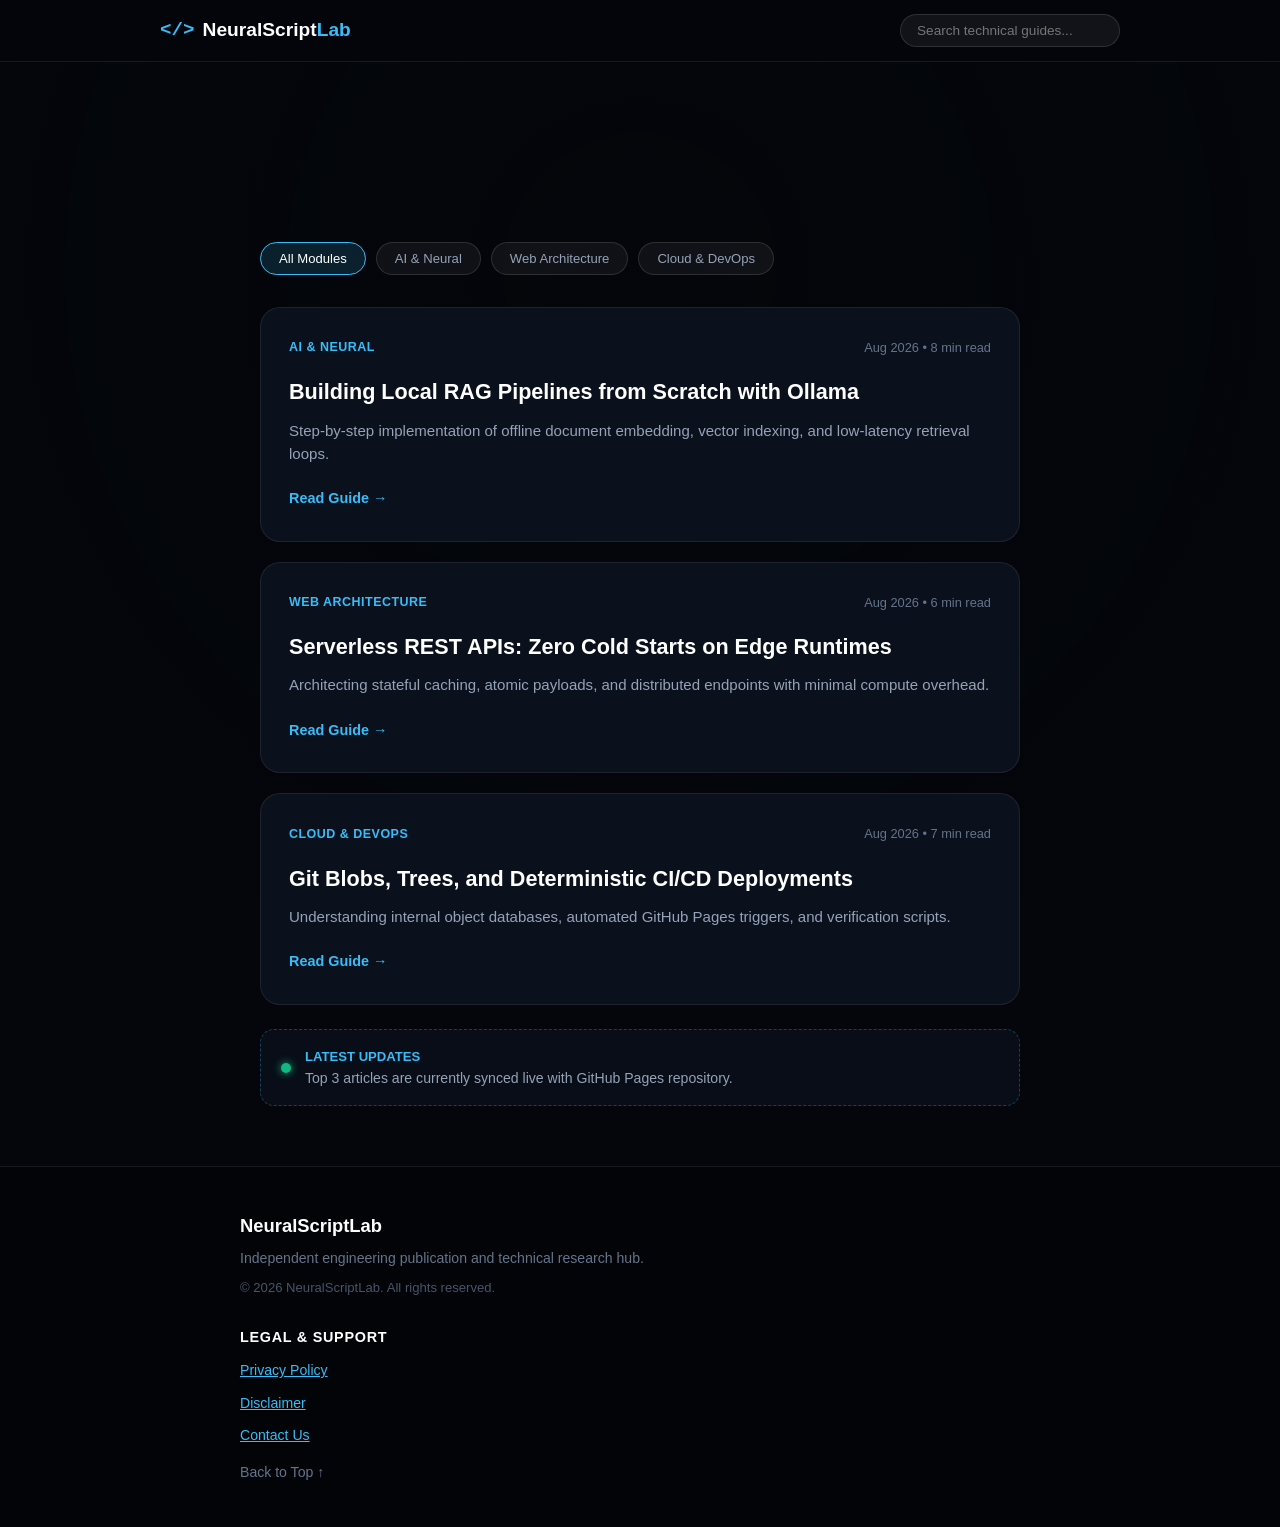
==== commit 3aaaef12: "Update index.html" ====
--- a/index.html
+++ b/index.html
@@ -26,7 +26,7 @@
     <div class="depth-overlay"></div>
   </div>
 
-  <!-- Header Navigation -->
+  <!-- Clean Header Navigation (Blue Links Removed) -->
   <header class="site-header">
     <div class="nav-container">
       <a href="/" class="brand-logo">
@@ -40,10 +40,10 @@
     </div>
   </header>
 
-  <!-- Main Feed Layout (Exact 2nd Image Layout) -->
+  <!-- Main Feed Layout -->
   <main class="main-layout">
     
-    <!-- Hero / Category Strip Directly Above Feed -->
+    <!-- Category Strip Directly Above Feed -->
     <div class="feed-header">
       <section class="category-strip" id="categories">
         <button class="cat-pill active" data-filter="all">All Modules</button>
@@ -88,7 +88,7 @@
         </div>
       </article>
 
-      <!-- Article 3 (Latest Updates Section Directly Under 3rd Card) -->
+      <!-- Article 3 -->
       <article class="article-card" data-category="cloud">
         <div class="card-meta">
           <span class="card-tag">Cloud & DevOps</span>
@@ -106,7 +106,7 @@
       </article>
     </section>
 
-    <!-- Latest Updates Box Under Article 3 -->
+    <!-- Latest Updates Banner Under 3rd Card -->
     <div class="updates-banner">
       <span class="updates-dot"></span>
       <div class="updates-content">
@@ -117,7 +117,7 @@
 
   </main>
 
-  <!-- Site Footer (Vertical Stack Layout - 3rd Image) -->
+  <!-- Vertical Legal Footer -->
   <footer class="site-footer">
     <div class="footer-container">
       <div class="footer-left">
--- a/style.css
+++ b/style.css
@@ -1,7 +1,3 @@
-/* ==========================================================
-   NEURALSCRIPTLAB - COMPLETE CORE STYLESHEET (style.css)
-   ========================================================== */
-
 * {
   margin: 0;
   padding: 0;
@@ -10,14 +6,13 @@
 
 :root {
   --bg-dark: #04060b;
-  --panel-bg: rgba(13, 19, 33, 0.72);
+  --panel-bg: rgba(13, 19, 33, 0.85);
   --border-glow: rgba(56, 189, 248, 0.25);
   --border-subtle: rgba(255, 255, 255, 0.08);
   --text-primary: #f8fafc;
   --text-secondary: #94a3b8;
   --text-muted: #64748b;
   --accent-cyan: #38bdf8;
-  --accent-blue: #0284c7;
 }
 
 html {
@@ -27,7 +22,7 @@
 body {
   background-color: var(--bg-dark);
   color: var(--text-primary);
-  font-family: -apple-system, BlinkMacSystemFont, "Segoe UI", Roboto, "Helvetica Neue", Arial, sans-serif;
+  font-family: -apple-system, BlinkMacSystemFont, "Segoe UI", Roboto, sans-serif;
   overflow-x: hidden;
   line-height: 1.6;
 }
@@ -53,26 +48,27 @@
   height: 120%;
   background-position: center;
   background-repeat: no-repeat;
-  background-size: cover;
-  will-change: transform, opacity;
+  will-change: transform;
 }
 
 .layer-bg {
   background-image: url('https://images.unsplash.com/photo-1506703719100-a0f3a48c0f86?q=80&w=1920&auto=format&fit=crop');
+  background-size: cover;
   opacity: 0.55;
 }
 
 .layer-mid {
   background-image: url('https://i.ibb.co/mrdgyKr2/file-000000002944821180a5962eb6aea0ef.png');
   background-size: contain;
-  background-position: center 35%;
+  background-position: center 20%;
   opacity: 0.85;
 }
 
 .layer-fore {
   background-image: url('https://images.unsplash.com/photo-1534447677768-be436bb09401?q=80&w=1920&auto=format&fit=crop');
+  background-size: cover;
   mix-blend-mode: screen;
-  opacity: 0.3;
+  opacity: 0.25;
 }
 
 .depth-overlay {
@@ -81,28 +77,28 @@
   left: 0;
   width: 100%;
   height: 100%;
-  background: radial-gradient(circle at 50% 40%, rgba(4, 6, 11, 0.35) 0%, rgba(4, 6, 11, 0.96) 85%);
-}
-
-/* Header & Nav */
+  background: radial-gradient(circle at 50% 30%, rgba(4, 6, 11, 0.4) 0%, rgba(4, 6, 11, 0.98) 85%);
+}
+
+/* Header */
 .site-header {
   position: sticky;
   top: 0;
   z-index: 100;
   backdrop-filter: blur(14px);
   -webkit-backdrop-filter: blur(14px);
-  background: rgba(4, 6, 11, 0.75);
+  background: rgba(4, 6, 11, 0.85);
   border-bottom: 1px solid var(--border-subtle);
 }
 
 .nav-container {
-  max-width: 1100px;
+  max-width: 1000px;
   margin: 0 auto;
-  padding: 16px 24px;
+  padding: 14px 20px;
   display: flex;
   align-items: center;
   justify-content: space-between;
-  gap: 20px;
+  gap: 16px;
 }
 
 .brand-logo {
@@ -110,204 +106,90 @@
   align-items: center;
   gap: 8px;
   text-decoration: none;
-  color: var(--text-primary);
+  color: #ffffff;
   font-weight: 800;
-  font-size: 1.25rem;
-  letter-spacing: -0.02em;
+  font-size: 1.2rem;
 }
 
 .logo-symbol { color: var(--accent-cyan); font-family: monospace; }
 .logo-highlight { color: var(--accent-cyan); }
 
-.nav-links { display: flex; gap: 24px; }
-.nav-item {
-  color: var(--text-secondary);
-  text-decoration: none;
-  font-size: 0.95rem;
-  font-weight: 500;
-  transition: color 0.2s ease;
-}
-.nav-item:hover { color: var(--accent-cyan); }
-
 .search-box input {
-  background: rgba(255, 255, 255, 0.05);
+  background: rgba(255, 255, 255, 0.06);
   border: 1px solid rgba(255, 255, 255, 0.12);
   padding: 8px 16px;
   border-radius: 9999px;
-  color: #ffffff;
+  color: #fff;
   font-size: 0.85rem;
   outline: none;
   width: 220px;
-  transition: all 0.2s ease;
 }
 .search-box input:focus {
   border-color: var(--accent-cyan);
-  background: rgba(255, 255, 255, 0.08);
-  width: 260px;
 }
 
 /* Main Layout */
 .main-layout {
-  max-width: 1100px;
+  max-width: 800px;
   margin: 0 auto;
-  padding: 0 24px 80px;
+  padding: 180px 20px 60px;
   position: relative;
   z-index: 1;
 }
 
-.hero-section {
-  min-height: 80vh;
-  display: flex;
-  flex-direction: column;
-  justify-content: center;
-  align-items: center;
-  text-align: center;
-  padding-top: 40px;
-}
-
-.badge-pill {
-  background: rgba(56, 189, 248, 0.1);
-  color: var(--accent-cyan);
-  border: 1px solid var(--border-glow);
-  padding: 6px 18px;
+.feed-header {
+  margin-bottom: 24px;
+}
+
+/* Category Filter Strip */
+.category-strip {
+  display: flex;
+  gap: 10px;
+  overflow-x: auto;
+  padding-bottom: 8px;
+}
+
+.cat-pill {
+  background: rgba(255, 255, 255, 0.05);
+  border: 1px solid rgba(255, 255, 255, 0.12);
+  color: var(--text-secondary);
+  padding: 8px 18px;
   border-radius: 9999px;
   font-size: 0.82rem;
-  font-weight: 600;
-  letter-spacing: 0.04em;
-  margin-bottom: 24px;
-}
-
-.hero-title {
-  font-size: 3.8rem;
-  font-weight: 800;
-  letter-spacing: -0.03em;
-  line-height: 1.15;
-  margin-bottom: 20px;
-  background: linear-gradient(180deg, #ffffff 40%, #94a3b8 100%);
-  -webkit-background-clip: text;
-  -webkit-text-fill-color: transparent;
-}
-
-.hero-description {
-  color: var(--text-secondary);
-  font-size: 1.25rem;
-  max-width: 620px;
-  margin-bottom: 40px;
-}
-
-.scroll-cue {
-  display: flex;
-  flex-direction: column;
-  align-items: center;
-  gap: 6px;
-  color: var(--text-muted);
-  font-size: 0.85rem;
-  text-transform: uppercase;
-  letter-spacing: 0.1em;
-}
-
-.bounce-arrow { animation: bounce 2s infinite; }
-@keyframes bounce {
-  0%, 20%, 50%, 80%, 100% { transform: translateY(0); }
-  40% { transform: translateY(-6px); }
-  60% { transform: translateY(-3px); }
-}
-
-/* Section Blocks */
-.section-block {
-  margin-top: 70px;
-}
-
-.section-header-row {
-  display: flex;
-  justify-content: space-between;
-  align-items: flex-end;
-  margin-bottom: 24px;
-  border-bottom: 1px solid var(--border-subtle);
-  padding-bottom: 14px;
-}
-
-.section-title-wrap {
-  display: flex;
-  align-items: center;
-  gap: 10px;
-}
-
-.section-heading {
-  font-size: 1.6rem;
-  font-weight: 800;
-  letter-spacing: -0.02em;
-}
-
-.section-sub {
-  color: var(--text-muted);
-  font-size: 0.88rem;
-}
-
-.live-dot {
-  width: 10px;
-  height: 10px;
-  background-color: #10b981;
-  border-radius: 50%;
-  box-shadow: 0 0 10px #10b981;
-  animation: pulse-green 2s infinite;
-}
-
-@keyframes pulse-green {
-  0% { transform: scale(0.95); box-shadow: 0 0 0 0 rgba(16, 185, 129, 0.7); }
-  70% { transform: scale(1); box-shadow: 0 0 0 8px rgba(16, 185, 129, 0); }
-  100% { transform: scale(0.95); box-shadow: 0 0 0 0 rgba(16, 185, 129, 0); }
-}
-
-/* Category Filter Strip */
-.category-strip {
-  display: flex;
-  gap: 12px;
-  margin-bottom: 30px;
-  flex-wrap: wrap;
-}
-
-.cat-pill {
-  background: rgba(255, 255, 255, 0.05);
-  border: 1px solid rgba(255, 255, 255, 0.1);
-  color: var(--text-secondary);
-  padding: 8px 20px;
-  border-radius: 9999px;
-  font-size: 0.85rem;
+  font-weight: 500;
   cursor: pointer;
+  white-space: nowrap;
   transition: all 0.2s ease;
 }
 
-.cat-pill.active,
-.cat-pill:hover {
+.cat-pill.active, .cat-pill:hover {
   background: rgba(56, 189, 248, 0.15);
   border-color: var(--accent-cyan);
   color: #ffffff;
 }
 
-/* Articles Feed */
+/* Article Cards (Exact 2nd Image Styling) */
 .feed-grid {
-  display: grid;
-  grid-template-columns: repeat(auto-fit, minmax(320px, 1fr));
-  gap: 24px;
+  display: flex;
+  flex-direction: column;
+  gap: 20px;
 }
 
 .article-card {
   background: var(--panel-bg);
   border: 1px solid var(--border-subtle);
-  border-radius: 18px;
-  padding: 28px;
+  border-radius: 20px;
+  padding: 30px 28px;
   display: flex;
   flex-direction: column;
-  backdrop-filter: blur(14px);
-  -webkit-backdrop-filter: blur(14px);
-  transition: transform 0.2s ease, border-color 0.2s ease, box-shadow 0.2s ease;
+  backdrop-filter: blur(16px);
+  -webkit-backdrop-filter: blur(16px);
+  transition: transform 0.2s ease, border-color 0.2s ease;
 }
 
 .article-card:hover {
-  transform: translateY(-4px);
+  transform: translateY(-2px);
   border-color: var(--border-glow);
-  box-shadow: 0 16px 32px rgba(0, 0, 0, 0.4);
 }
 
 .card-meta {
@@ -320,13 +202,13 @@
 
 .card-tag {
   color: var(--accent-cyan);
-  font-weight: 600;
+  font-weight: 700;
   text-transform: uppercase;
-}
-
-.card-date {
-  color: var(--text-muted);
-}
+  font-size: 0.78rem;
+  letter-spacing: 0.04em;
+}
+
+.card-date { color: var(--text-muted); }
 
 .card-title a {
   color: #ffffff;
@@ -336,123 +218,131 @@
   font-weight: 700;
   display: inline-block;
   margin-bottom: 12px;
-  transition: color 0.2s ease;
-}
-
-.card-title a:hover {
-  color: var(--accent-cyan);
-}
+}
+
+.card-title a:hover { color: var(--accent-cyan); }
 
 .card-summary {
   color: var(--text-secondary);
-  font-size: 0.93rem;
-  margin-bottom: 22px;
-  flex-grow: 1;
-}
-
-.card-footer {
-  margin-top: auto;
+  font-size: 0.94rem;
+  margin-bottom: 20px;
+  line-height: 1.55;
 }
 
 .read-more {
   color: var(--accent-cyan);
   font-weight: 600;
   font-size: 0.9rem;
-}
-
-/* Footer (Strict Vertical) */
+  text-decoration: none;
+}
+
+/* Latest Updates Notice Under Article 3 */
+.updates-banner {
+  margin-top: 24px;
+  background: rgba(13, 19, 33, 0.6);
+  border: 1px dashed rgba(56, 189, 248, 0.3);
+  border-radius: 14px;
+  padding: 16px 20px;
+  display: flex;
+  align-items: center;
+  gap: 14px;
+}
+
+.updates-dot {
+  width: 10px;
+  height: 10px;
+  border-radius: 50%;
+  background: #10b981;
+  box-shadow: 0 0 8px #10b981;
+  flex-shrink: 0;
+}
+
+.updates-label {
+  font-size: 0.82rem;
+  font-weight: 700;
+  color: var(--accent-cyan);
+  text-transform: uppercase;
+  display: block;
+}
+
+.updates-text {
+  font-size: 0.88rem;
+  color: var(--text-secondary);
+}
+
+/* Footer (Strict Vertical Stacking - 3rd Image) */
 .site-footer {
   border-top: 1px solid var(--border-subtle);
-  background: rgba(4, 6, 11, 0.96);
-  padding: 50px 24px 40px;
+  background: #020408;
+  padding: 44px 20px;
   position: relative;
   z-index: 1;
 }
 
 .footer-container {
-  max-width: 1100px;
+  max-width: 800px;
   margin: 0 auto;
   display: flex;
-  justify-content: space-between;
-  align-items: flex-start;
-  gap: 40px;
-}
-
-.footer-left {
-  max-width: 450px;
+  flex-direction: column;
+  gap: 28px;
 }
 
 .footer-brand {
   font-weight: 800;
-  font-size: 1.3rem;
-  color: #ffffff;
-  margin-bottom: 8px;
+  font-size: 1.15rem;
+  color: #ffffff;
+  margin-bottom: 6px;
 }
 
 .footer-desc {
   color: var(--text-muted);
-  font-size: 0.9rem;
-  line-height: 1.5;
-  margin-bottom: 16px;
+  font-size: 0.88rem;
+  margin-bottom: 8px;
 }
 
 .footer-copy {
   color: #475569;
-  font-size: 0.85rem;
+  font-size: 0.82rem;
 }
 
 .footer-right {
   display: flex;
   flex-direction: column;
-  align-items: flex-start;
+  gap: 10px;
 }
 
 .footer-col-title {
   color: #ffffff;
   font-weight: 700;
-  font-size: 0.95rem;
+  font-size: 0.9rem;
   text-transform: uppercase;
-  letter-spacing: 0.06em;
-  margin-bottom: 16px;
+  letter-spacing: 0.05em;
 }
 
 .footer-vertical-links {
   display: flex !important;
   flex-direction: column !important;
   align-items: flex-start !important;
-  gap: 12px !important;
+  gap: 10px !important;
 }
 
 .footer-vertical-links a {
   display: block !important;
-  color: var(--text-secondary);
-  text-decoration: none;
-  font-size: 0.92rem;
-  transition: color 0.2s ease, transform 0.2s ease;
-}
-
-.footer-vertical-links a:hover {
   color: var(--accent-cyan);
-  transform: translateX(4px);
+  text-decoration: underline;
+  font-size: 0.88rem;
 }
 
 .footer-vertical-links .back-top {
   color: var(--text-muted);
-  margin-top: 8px;
-  font-size: 0.85rem;
-}
-
-.footer-vertical-links .back-top:hover {
-  color: #ffffff;
-}
-
-/* Mobile Responsive */
-@media (max-width: 768px) {
-  .hero-title { font-size: 2.4rem; }
-  .nav-links { display: none; }
-  .search-box input { width: 100%; }
-  .feed-grid { grid-template-columns: 1fr; }
-  .footer-container { flex-direction: column; gap: 32px; }
-  .section-header-row { flex-direction: column; align-items: flex-start; gap: 4px; }
-}
-
+  text-decoration: none;
+  margin-top: 4px;
+}
+
+@media (max-width: 600px) {
+  .main-layout { padding-top: 130px; }
+  .search-box input { width: 150px; }
+  .article-card { padding: 24px 20px; }
+  .card-title a { font-size: 1.2rem; }
+}
+
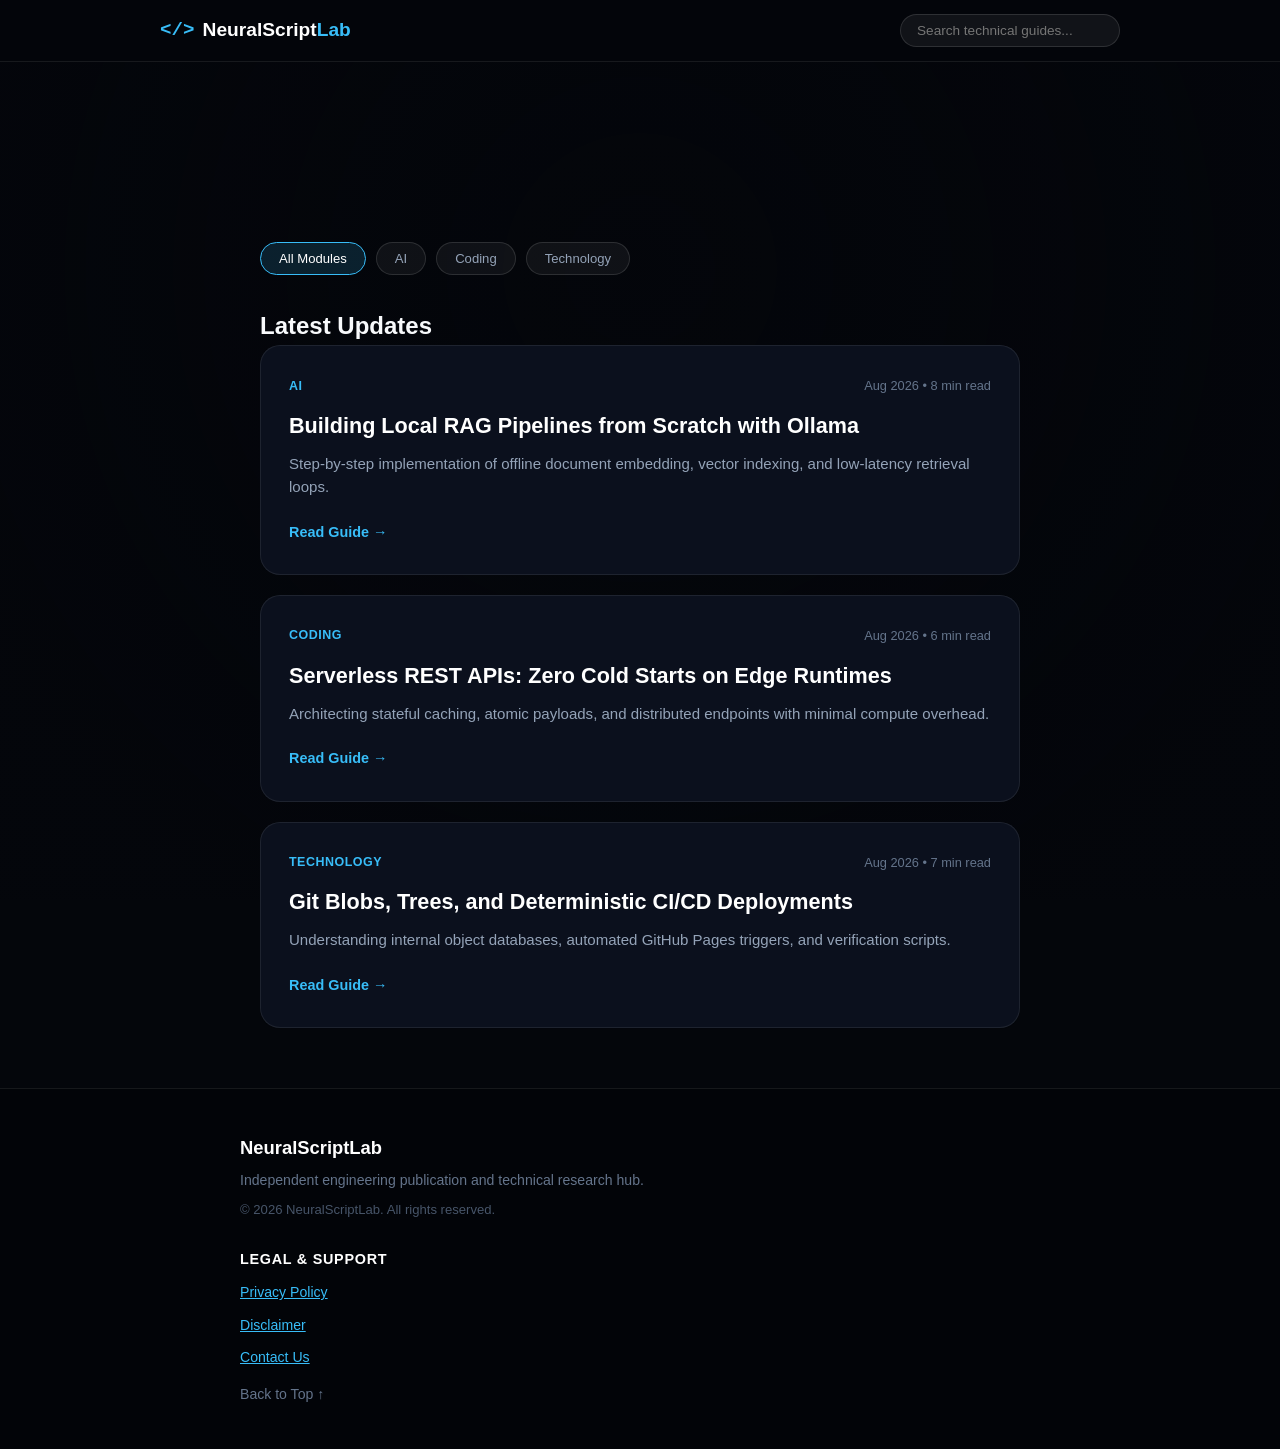
==== commit 1e4b4062: "Update index.html" ====
--- a/index.html
+++ b/index.html
@@ -7,6 +7,7 @@
   <meta name="description" content="Technical deep-dives into Artificial Intelligence, local LLMs, full-stack systems, and serverless engineering.">
   <link rel="canonical" href="https://neuralscriptlab.github.io/">
 
+  <!-- Open Graph -->
   <meta property="og:type" content="website">
   <meta property="og:url" content="https://neuralscriptlab.github.io/">
   <meta property="og:title" content="NeuralScriptLab — Engineering, AI & Modern Web">
@@ -26,7 +27,7 @@
     <div class="depth-overlay"></div>
   </div>
 
-  <!-- Clean Header Navigation (Blue Links Removed) -->
+  <!-- Clean Header Navigation -->
   <header class="site-header">
     <div class="nav-container">
       <a href="/" class="brand-logo">
@@ -43,26 +44,33 @@
   <!-- Main Feed Layout -->
   <main class="main-layout">
     
-    <!-- Category Strip Directly Above Feed -->
+    <!-- Hero / Category Strip Directly Above Articles -->
     <div class="feed-header">
       <section class="category-strip" id="categories">
         <button class="cat-pill active" data-filter="all">All Modules</button>
-        <button class="cat-pill" data-filter="ai">AI & Neural</button>
-        <button class="cat-pill" data-filter="web">Web Architecture</button>
-        <button class="cat-pill" data-filter="cloud">Cloud & DevOps</button>
+        <button class="cat-pill" data-filter="ai">AI</button>
+        <button class="cat-pill" data-filter="coding">Coding</button>
+        <button class="cat-pill" data-filter="tech">Technology</button>
       </section>
     </div>
 
-    <!-- Article 1 -->
-    <section class="feed-grid">
+    <!-- Section Heading: Latest Updates -->
+    <div class="section-title-wrap">
+      <span class="live-dot"></span>
+      <h2 class="section-heading">Latest Updates</h2>
+    </div>
+
+    <!-- Articles Feed (Top 3 Cards) -->
+    <section class="feed-grid" id="articles">
+      <!-- Card 1: AI -->
       <article class="article-card" data-category="ai">
         <div class="card-meta">
-          <span class="card-tag">AI & Neural</span>
+          <span class="card-tag">AI</span>
           <span class="card-date">Aug 2026 • 8 min read</span>
         </div>
-        <h2 class="card-title">
+        <h3 class="card-title">
           <a href="articles/building-local-rag-pipeline.html">Building Local RAG Pipelines from Scratch with Ollama</a>
-        </h2>
+        </h3>
         <p class="card-summary">
           Step-by-step implementation of offline document embedding, vector indexing, and low-latency retrieval loops.
         </p>
@@ -71,15 +79,15 @@
         </div>
       </article>
 
-      <!-- Article 2 -->
-      <article class="article-card" data-category="web">
+      <!-- Card 2: Coding -->
+      <article class="article-card" data-category="coding">
         <div class="card-meta">
-          <span class="card-tag">Web Architecture</span>
+          <span class="card-tag">Coding</span>
           <span class="card-date">Aug 2026 • 6 min read</span>
         </div>
-        <h2 class="card-title">
+        <h3 class="card-title">
           <a href="articles/high-throughput-serverless-apis.html">Serverless REST APIs: Zero Cold Starts on Edge Runtimes</a>
-        </h2>
+        </h3>
         <p class="card-summary">
           Architecting stateful caching, atomic payloads, and distributed endpoints with minimal compute overhead.
         </p>
@@ -88,15 +96,15 @@
         </div>
       </article>
 
-      <!-- Article 3 -->
-      <article class="article-card" data-category="cloud">
+      <!-- Card 3: Technology -->
+      <article class="article-card" data-category="tech">
         <div class="card-meta">
-          <span class="card-tag">Cloud & DevOps</span>
+          <span class="card-tag">Technology</span>
           <span class="card-date">Aug 2026 • 7 min read</span>
         </div>
-        <h2 class="card-title">
+        <h3 class="card-title">
           <a href="articles/git-internals-and-automated-actions.html">Git Blobs, Trees, and Deterministic CI/CD Deployments</a>
-        </h2>
+        </h3>
         <p class="card-summary">
           Understanding internal object databases, automated GitHub Pages triggers, and verification scripts.
         </p>
@@ -106,18 +114,9 @@
       </article>
     </section>
 
-    <!-- Latest Updates Banner Under 3rd Card -->
-    <div class="updates-banner">
-      <span class="updates-dot"></span>
-      <div class="updates-content">
-        <span class="updates-label">Latest Updates</span>
-        <p class="updates-text">Top 3 articles are currently synced live with GitHub Pages repository.</p>
-      </div>
-    </div>
-
   </main>
 
-  <!-- Vertical Legal Footer -->
+  <!-- Site Footer (Vertical Legal Links) -->
   <footer class="site-footer">
     <div class="footer-container">
       <div class="footer-left">
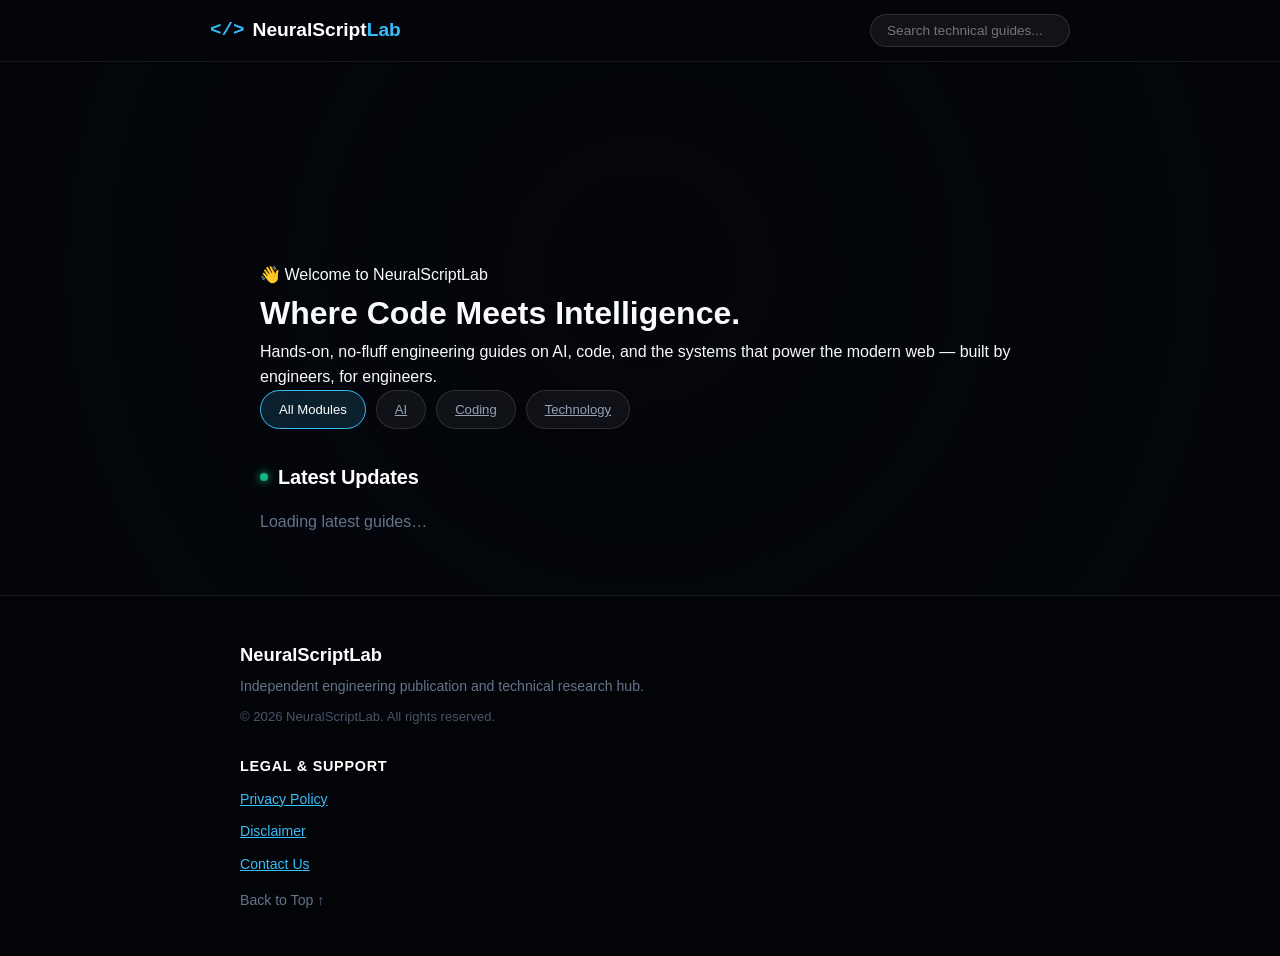
==== commit 012a8ec3: "Update index.html" ====
--- a/index.html
+++ b/index.html
@@ -43,14 +43,21 @@
 
   <!-- Main Feed Layout -->
   <main class="main-layout">
-    
-    <!-- Hero / Category Strip Directly Above Articles -->
+
+    <!-- Welcome Block -->
+    <div class="welcome-block">
+      <p class="welcome-eyebrow">👋 Welcome to NeuralScriptLab</p>
+      <h1 class="welcome-punchline">Where Code Meets Intelligence.</h1>
+      <p class="welcome-tagline">Hands-on, no-fluff engineering guides on AI, code, and the systems that power the modern web — built by engineers, for engineers.</p>
+    </div>
+
+    <!-- Category Strip Directly Above Articles -->
     <div class="feed-header">
       <section class="category-strip" id="categories">
-        <button class="cat-pill active" data-filter="all">All Modules</button>
-        <button class="cat-pill" data-filter="ai">AI</button>
-        <button class="cat-pill" data-filter="coding">Coding</button>
-        <button class="cat-pill" data-filter="tech">Technology</button>
+        <span class="cat-pill active">All Modules</span>
+        <a href="categories/ai.html" class="cat-pill">AI</a>
+        <a href="categories/coding.html" class="cat-pill">Coding</a>
+        <a href="categories/tech.html" class="cat-pill">Technology</a>
       </section>
     </div>
 
@@ -60,58 +67,9 @@
       <h2 class="section-heading">Latest Updates</h2>
     </div>
 
-    <!-- Articles Feed (Top 3 Cards) -->
+    <!-- Articles Feed (Top 3 Cards, loaded from data/articles.json) -->
     <section class="feed-grid" id="articles">
-      <!-- Card 1: AI -->
-      <article class="article-card" data-category="ai">
-        <div class="card-meta">
-          <span class="card-tag">AI</span>
-          <span class="card-date">Aug 2026 • 8 min read</span>
-        </div>
-        <h3 class="card-title">
-          <a href="articles/building-local-rag-pipeline.html">Building Local RAG Pipelines from Scratch with Ollama</a>
-        </h3>
-        <p class="card-summary">
-          Step-by-step implementation of offline document embedding, vector indexing, and low-latency retrieval loops.
-        </p>
-        <div class="card-footer">
-          <a href="articles/building-local-rag-pipeline.html" class="read-more">Read Guide →</a>
-        </div>
-      </article>
-
-      <!-- Card 2: Coding -->
-      <article class="article-card" data-category="coding">
-        <div class="card-meta">
-          <span class="card-tag">Coding</span>
-          <span class="card-date">Aug 2026 • 6 min read</span>
-        </div>
-        <h3 class="card-title">
-          <a href="articles/high-throughput-serverless-apis.html">Serverless REST APIs: Zero Cold Starts on Edge Runtimes</a>
-        </h3>
-        <p class="card-summary">
-          Architecting stateful caching, atomic payloads, and distributed endpoints with minimal compute overhead.
-        </p>
-        <div class="card-footer">
-          <a href="articles/high-throughput-serverless-apis.html" class="read-more">Read Guide →</a>
-        </div>
-      </article>
-
-      <!-- Card 3: Technology -->
-      <article class="article-card" data-category="tech">
-        <div class="card-meta">
-          <span class="card-tag">Technology</span>
-          <span class="card-date">Aug 2026 • 7 min read</span>
-        </div>
-        <h3 class="card-title">
-          <a href="articles/git-internals-and-automated-actions.html">Git Blobs, Trees, and Deterministic CI/CD Deployments</a>
-        </h3>
-        <p class="card-summary">
-          Understanding internal object databases, automated GitHub Pages triggers, and verification scripts.
-        </p>
-        <div class="card-footer">
-          <a href="articles/git-internals-and-automated-actions.html" class="read-more">Read Guide →</a>
-        </div>
-      </article>
+      <p style="color:var(--text-muted)">Loading latest guides…</p>
     </section>
 
   </main>
@@ -140,4 +98,3 @@
   <script src="script.js"></script>
 </body>
 </html>
-
--- a/style.css
+++ b/style.css
@@ -60,7 +60,7 @@
 .layer-mid {
   background-image: url('https://i.ibb.co/mrdgyKr2/file-000000002944821180a5962eb6aea0ef.png');
   background-size: contain;
-  background-position: center 20%;
+  background-position: center 22%;
   opacity: 0.85;
 }
 
@@ -92,7 +92,7 @@
 }
 
 .nav-container {
-  max-width: 1000px;
+  max-width: 900px;
   margin: 0 auto;
   padding: 14px 20px;
   display: flex;
@@ -122,17 +122,20 @@
   color: #fff;
   font-size: 0.85rem;
   outline: none;
-  width: 220px;
-}
+  width: 200px;
+  transition: all 0.2s ease;
+}
+
 .search-box input:focus {
   border-color: var(--accent-cyan);
+  width: 230px;
 }
 
 /* Main Layout */
 .main-layout {
   max-width: 800px;
   margin: 0 auto;
-  padding: 180px 20px 60px;
+  padding: 200px 20px 60px;
   position: relative;
   z-index: 1;
 }
@@ -168,7 +171,30 @@
   color: #ffffff;
 }
 
-/* Article Cards (Exact 2nd Image Styling) */
+/* Section Title */
+.section-title-wrap {
+  display: flex;
+  align-items: center;
+  gap: 10px;
+  margin-bottom: 16px;
+}
+
+.section-heading {
+  font-size: 1.25rem;
+  font-weight: 700;
+  color: #ffffff;
+  letter-spacing: -0.01em;
+}
+
+.live-dot {
+  width: 8px;
+  height: 8px;
+  border-radius: 50%;
+  background: #10b981;
+  box-shadow: 0 0 8px #10b981;
+}
+
+/* Article Cards */
 .feed-grid {
   display: flex;
   flex-direction: column;
@@ -236,41 +262,7 @@
   text-decoration: none;
 }
 
-/* Latest Updates Notice Under Article 3 */
-.updates-banner {
-  margin-top: 24px;
-  background: rgba(13, 19, 33, 0.6);
-  border: 1px dashed rgba(56, 189, 248, 0.3);
-  border-radius: 14px;
-  padding: 16px 20px;
-  display: flex;
-  align-items: center;
-  gap: 14px;
-}
-
-.updates-dot {
-  width: 10px;
-  height: 10px;
-  border-radius: 50%;
-  background: #10b981;
-  box-shadow: 0 0 8px #10b981;
-  flex-shrink: 0;
-}
-
-.updates-label {
-  font-size: 0.82rem;
-  font-weight: 700;
-  color: var(--accent-cyan);
-  text-transform: uppercase;
-  display: block;
-}
-
-.updates-text {
-  font-size: 0.88rem;
-  color: var(--text-secondary);
-}
-
-/* Footer (Strict Vertical Stacking - 3rd Image) */
+/* Vertical Footer */
 .site-footer {
   border-top: 1px solid var(--border-subtle);
   background: #020408;
@@ -340,8 +332,8 @@
 }
 
 @media (max-width: 600px) {
-  .main-layout { padding-top: 130px; }
-  .search-box input { width: 150px; }
+  .main-layout { padding-top: 140px; }
+  .search-box input { width: 140px; }
   .article-card { padding: 24px 20px; }
   .card-title a { font-size: 1.2rem; }
 }
